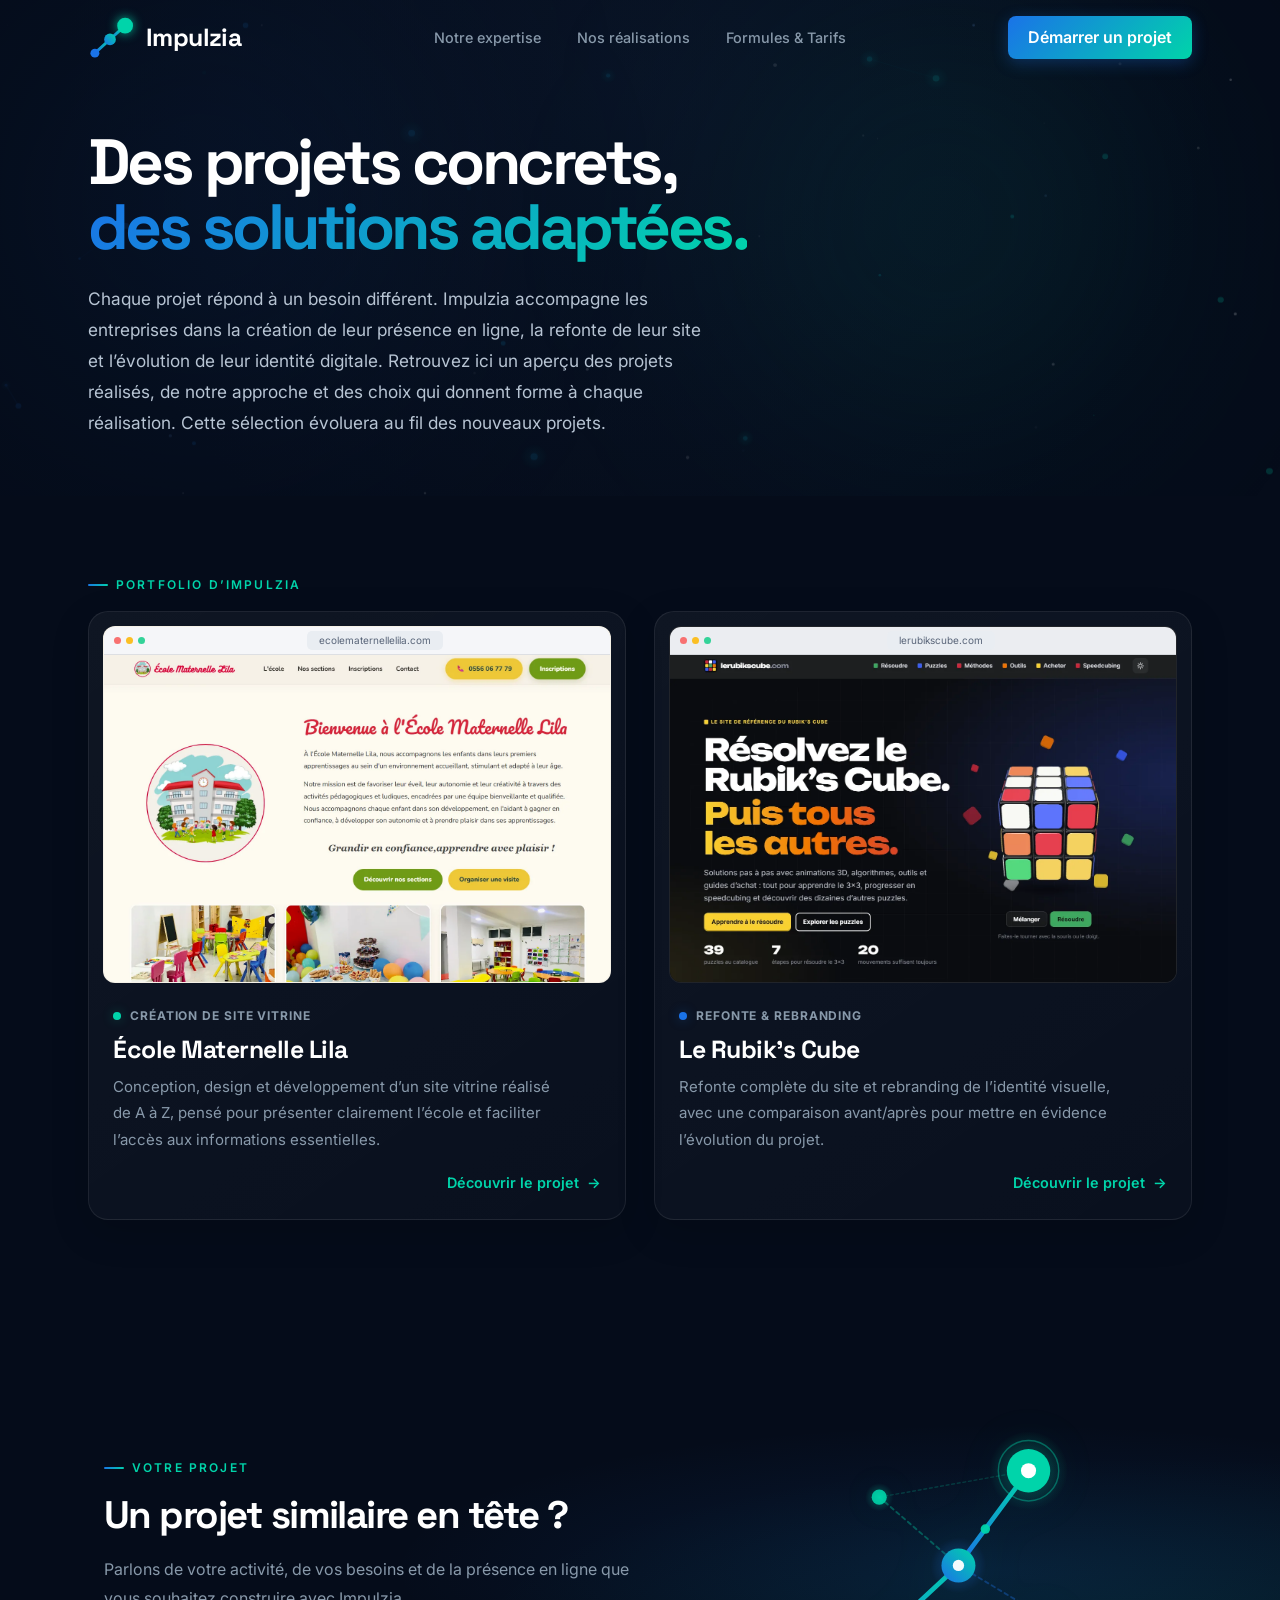
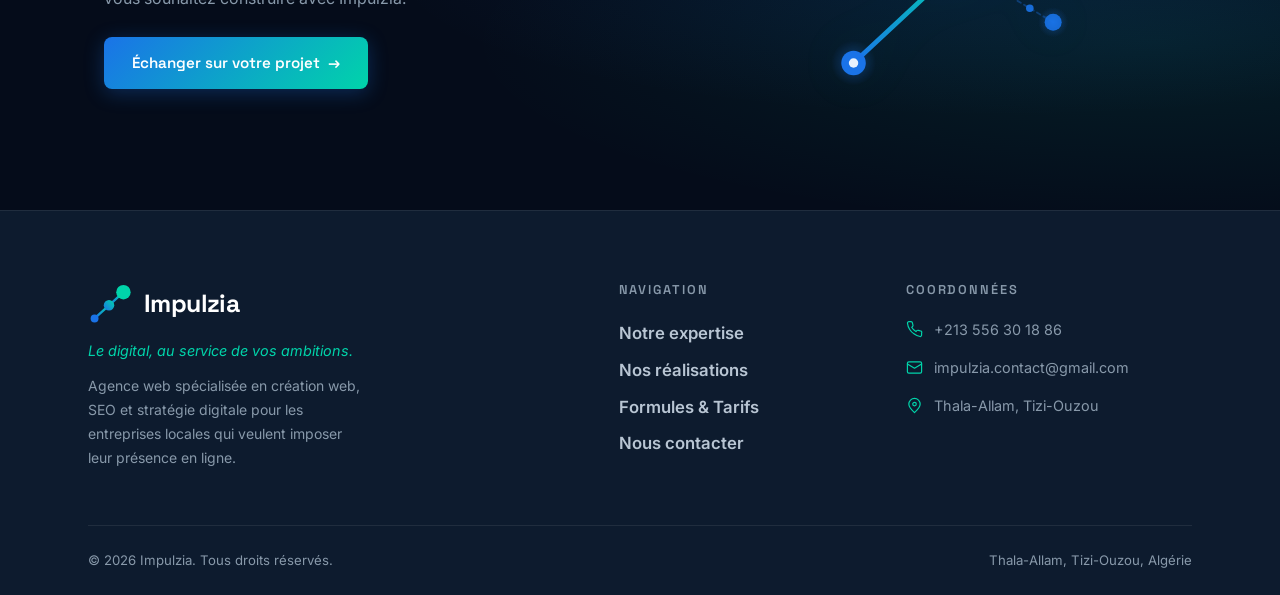
==== realisations/index.html @ a40d098c "Pages réalisations" ====
<!DOCTYPE html><html lang="fr"><head><meta charset="UTF-8"><meta name="viewport" content="width=device-width, initial-scale=1.0"><title>Réalisations | Impulzia</title><meta name="description" content="Découvrez les réalisations Impulzia : création de site vitrine, refonte web et rebranding."><link rel="preconnect" href="https://fonts.googleapis.com"><link rel="preconnect" href="https://fonts.gstatic.com" crossorigin><link href="https://fonts.googleapis.com/css2?family=Space+Grotesk:wght@400;500;600;700&family=Inter:wght@300;400;500;600&display=swap" rel="stylesheet"><link rel="icon" type="image/svg+xml" href="../favicon.svg"><link rel="stylesheet" href="../css/style.css"></head><body class="case-detail"><nav id="navbar" role="navigation" aria-label="Navigation principale">
    <div class="container nav-inner">

      <a href="../index.html#accueil" class="nav-logo" aria-label="Impulzia — Retour à l'accueil">
        <svg width="44" height="44" viewBox="0 0 64 64" overflow="visible" aria-hidden="true" class="nav-logo-svg">
          <defs>
            <linearGradient id="logo-nav" x1="0%" y1="100%" x2="100%" y2="0%">
              <stop offset="0%" stop-color="#1A73E8" />
              <stop offset="100%" stop-color="#00D4AA" />
            </linearGradient>
          </defs>
          <line x1="10" y1="54" x2="32" y2="34" stroke="url(#logo-nav)" stroke-width="4" stroke-linecap="round"/>
          <line x1="32" y1="34" x2="54" y2="14" stroke="url(#logo-nav)" stroke-width="4" stroke-linecap="round"/>
          <circle cx="10" cy="54" r="6.5" fill="#1A73E8"/>
          <circle cx="32" cy="34" r="8.5" fill="url(#logo-nav)"/>
          <circle cx="54" cy="14" r="11.5" fill="#00D4AA" style="filter: drop-shadow(0 0 8px rgba(0,212,170,0.85));"/>
        </svg>
        <span class="nav-wordmark">Impulzia</span>
      </a>

      <ul class="nav-links" id="nav-links" role="list">
        <li><a href="../index.html#services">Notre expertise</a></li>
        <li><a href="../realisations/index.html">Nos réalisations</a></li>
        <li><a href="../index.html#tarifs">Formules &amp; Tarifs</a></li>
      </ul>

      <a href="../index.html#contact" class="nav-cta">Démarrer un projet</a>

      <button class="nav-burger" id="nav-burger" aria-label="Ouvrir le menu" aria-expanded="false" aria-controls="nav-links">
        <span></span><span></span><span></span>
      </button>

    </div>
  </nav><main><section class="case-hero portfolio-list-hero"><canvas id="particle-canvas" aria-hidden="true"></canvas><div class="hero-glow hero-glow--blue" aria-hidden="true"></div><div class="hero-glow hero-glow--teal" aria-hidden="true"></div><div class="container"><h1 class="case-title">Des projets concrets,<br><span class="gradient-text">des solutions adaptées.</span></h1><p class="case-intro">Chaque projet répond à un besoin différent. Impulzia accompagne les entreprises dans la création de leur présence en ligne, la refonte de leur site et l’évolution de leur identité digitale. Retrouvez ici un aperçu des projets réalisés, de notre approche et des choix qui donnent forme à chaque réalisation. Cette sélection évoluera au fil des nouveaux projets.</p></div></section><section class="case-content portfolio-list-content"><div class="container"><div class="portfolio-list-heading"><span class="section-tag">Portfolio d’Impulzia</span></div><div class="portfolio-grid"><article class="portfolio-card"><a class="portfolio-preview" href="ecole-maternelle-lila.html"><div class="portfolio-browser-bar"><span></span><span></span><span></span><div class="portfolio-address">ecolematernellelila.com</div></div><img src="../assets/realisations/lila/accueil-desktop.webp" alt="Site de l’École Maternelle Lila" loading="lazy"><span class="portfolio-preview-cta">Découvrir <span>→</span></span></a><div class="portfolio-card-content"><div class="portfolio-card-meta"><span class="portfolio-type-dot"></span>Création de site vitrine</div><h2 class="portfolio-card-title">École Maternelle Lila</h2><p class="portfolio-card-desc">Conception, design et développement d’un site vitrine réalisé de A à Z, pensé pour présenter clairement l’école et faciliter l’accès aux informations essentielles.</p><div class="case-card-actions"><a class="case-card-detail" href="ecole-maternelle-lila.html">Découvrir le projet <span aria-hidden="true">→</span></a></div></div></article><article class="portfolio-card"><a class="portfolio-preview portfolio-preview--dark" href="le-rubiks-cube.html"><div class="portfolio-browser-bar"><span></span><span></span><span></span><div class="portfolio-address">lerubikscube.com</div></div><img src="../assets/realisations/rubik/accueil-apres.webp" alt="Nouvelle version du site Le Rubik's Cube" loading="lazy"><span class="portfolio-preview-cta">Découvrir <span>→</span></span></a><div class="portfolio-card-content"><div class="portfolio-card-meta"><span class="portfolio-type-dot portfolio-type-dot--blue"></span>Refonte & rebranding</div><h2 class="portfolio-card-title">Le Rubik's Cube</h2><p class="portfolio-card-desc">Refonte complète du site et rebranding de l’identité visuelle, avec une comparaison avant/après pour mettre en évidence l’évolution du projet.</p><div class="case-card-actions"><a class="case-card-detail" href="le-rubiks-cube.html">Découvrir le projet <span aria-hidden="true">→</span></a></div></div></article></div></div></section></main><section class="case-cta portfolio-cta"><div class="container portfolio-cta-inner"><div class="portfolio-cta-copy"><span class="section-tag">Votre projet</span><h2 class="case-h2">Un projet similaire en tête&nbsp;?</h2><p>Parlons de votre activité, de vos besoins et de la présence en ligne que vous souhaitez construire avec Impulzia.</p><a class="btn btn--primary" href="../index.html#contact">Échanger sur votre projet <span class="btn-arrow" aria-hidden="true">→</span></a></div><div class="portfolio-cta-visual" aria-hidden="true"><div class="hero-logo-mark"><svg class="hero-svg neural-articulated-svg" id="neural-svg" viewBox="0 0 360 360" fill="none" overflow="visible">
            <defs>
              <linearGradient id="neural-grad" x1="0%" y1="100%" x2="100%" y2="0%">
                <stop offset="0%" stop-color="#1A73E8"/>
                <stop offset="100%" stop-color="#00D4AA"/>
              </linearGradient>
              <radialGradient id="node-glow-teal" cx="50%" cy="50%" r="50%">
                <stop offset="0%" stop-color="#00D4AA" stop-opacity="0.85"/>
                <stop offset="45%" stop-color="#00D4AA" stop-opacity="0.2"/>
                <stop offset="100%" stop-color="#00D4AA" stop-opacity="0"/>
              </radialGradient>
              <radialGradient id="node-glow-blue" cx="50%" cy="50%" r="50%">
                <stop offset="0%" stop-color="#1A73E8" stop-opacity="0.85"/>
                <stop offset="45%" stop-color="#1A73E8" stop-opacity="0.2"/>
                <stop offset="100%" stop-color="#1A73E8" stop-opacity="0"/>
              </radialGradient>
            </defs>

            <!-- Articulated Synaptic Links -->
            <g class="neural-links">
              <!-- Secondary branches -->
              <line id="link-d-b" x1="285" y1="230" x2="180" y2="180" stroke="rgba(26,115,232,0.35)" stroke-width="2" stroke-dasharray="4 4" stroke-linecap="round"/>
              <line id="link-e-b" x1="95" y1="100" x2="180" y2="180" stroke="rgba(0,212,170,0.35)" stroke-width="2" stroke-dasharray="4 4" stroke-linecap="round"/>
              <line id="link-e-c" x1="95" y1="100" x2="270" y2="80" stroke="rgba(0,212,170,0.2)" stroke-width="1.5" stroke-dasharray="3 3" stroke-linecap="round"/>
              
              <!-- Primary trajectory links (Impulzia Logo backbone) -->
              <line id="link-a-b" x1="75" y1="285" x2="180" y2="180" stroke="url(#neural-grad)" stroke-width="5" stroke-linecap="round"/>
              <line id="link-b-c" x1="180" y1="180" x2="270" y2="80" stroke="url(#neural-grad)" stroke-width="5" stroke-linecap="round"/>
            </g>

            <!-- Synaptic light pulses -->
            <circle id="pulse-1" r="5" fill="#00D4AA" opacity="0.95"/>
            <circle id="pulse-2" r="4" fill="#1A73E8" opacity="0.9"/>

            <!-- Concentric pulse ring around apex node -->
            <circle id="ripple-c-ring" cx="270" cy="80" r="32" stroke="#00D4AA" stroke-width="1.5" stroke-opacity="0.4" fill="none" class="neural-pulse-ring"/>

            <!-- Satellite Nodes (Articulated Synapses) -->
            <g id="node-d" class="neural-node">
              <circle cx="285" cy="230" r="16" fill="url(#node-glow-blue)"/>
              <circle cx="285" cy="230" r="9" fill="#1A73E8" opacity="0.9"/>
            </g>
            <g id="node-e" class="neural-node">
              <circle cx="95" cy="100" r="15" fill="url(#node-glow-teal)"/>
              <circle cx="95" cy="100" r="8" fill="#00D4AA" opacity="0.9"/>
            </g>

            <!-- Primary 3 Impulzia Nodes -->
            <!-- Node A (Impulse base) -->
            <g id="node-a" class="neural-node">
              <circle cx="75" cy="285" r="24" fill="url(#node-glow-blue)"/>
              <circle cx="75" cy="285" r="13" fill="#1A73E8"/>
              <circle cx="75" cy="285" r="5" fill="#FFFFFF" opacity="0.9"/>
            </g>

            <!-- Node B (Core joint) -->
            <g id="node-b" class="neural-node">
              <circle cx="180" cy="180" r="30" fill="url(#node-glow-blue)"/>
              <circle cx="180" cy="180" r="18" fill="url(#neural-grad)"/>
              <circle cx="180" cy="180" r="6" fill="#FFFFFF" opacity="0.95"/>
            </g>

            <!-- Node C (Signal apex) -->
            <g id="node-c" class="neural-node">
              <circle cx="270" cy="80" r="42" fill="url(#node-glow-teal)"/>
              <circle cx="270" cy="80" r="23" fill="#00D4AA"/>
              <circle cx="270" cy="80" r="8" fill="#FFFFFF"/>
            </g>
          </svg></div></div></div></section><footer class="footer" role="contentinfo">
    <div class="container">
      <div class="footer-grid">

        <div class="footer-brand">
          <a href="../index.html#accueil" class="nav-logo footer-logo" aria-label="Impulzia — Retour en haut">
            <svg width="42" height="42" viewBox="0 0 64 64" overflow="visible" aria-hidden="true">
              <defs>
                <linearGradient id="logo-footer" x1="0%" y1="100%" x2="100%" y2="0%">
                  <stop offset="0%" stop-color="#1A73E8"/>
                  <stop offset="100%" stop-color="#00D4AA"/>
                </linearGradient>
              </defs>
              <line x1="10" y1="54" x2="32" y2="34" stroke="url(#logo-footer)" stroke-width="3.5" stroke-linecap="round"/>
              <line x1="32" y1="34" x2="54" y2="14" stroke="url(#logo-footer)" stroke-width="3.5" stroke-linecap="round"/>
              <circle cx="10" cy="54" r="6"  fill="#1A73E8"/>
              <circle cx="32" cy="34" r="8"  fill="url(#logo-footer)"/>
              <circle cx="54" cy="14" r="11" fill="#00D4AA"/>
            </svg>
            <span class="nav-wordmark">Impulzia</span>
          </a>
          <p class="footer-tagline">Le digital, au service de vos ambitions.</p>
          <p class="footer-desc">Agence web spécialisée en création web, SEO et stratégie digitale pour les entreprises locales qui veulent imposer leur présence en ligne.</p>
        </div>

        <nav class="footer-links footer-main-links" aria-label="Navigation">
          <h2 class="footer-heading">Navigation</h2>
          <ul role="list">
            <li><a href="../index.html#services">Notre expertise</a></li>
            <li><a href="../realisations/index.html">Nos réalisations</a></li>
            <li><a href="../index.html#tarifs">Formules &amp; Tarifs</a></li>
            <li><a href="../index.html#contact">Nous contacter</a></li>
          </ul>
        </nav>

        <div class="footer-contact">
          <h2 class="footer-heading">Coordonnées</h2>
          <ul role="list">
            <li><svg viewBox="0 0 24 24" aria-hidden="true"><path d="M22 16.92v3a2 2 0 0 1-2.18 2A19.8 19.8 0 0 1 11.19 18a19.5 19.5 0 0 1-6-6A19.8 19.8 0 0 1 2.09 3.18 2 2 0 0 1 4.08 1h3a2 2 0 0 1 2 1.72c.12.96.35 1.9.69 2.8a2 2 0 0 1-.45 2.11L8.05 8.91a16 16 0 0 0 6 6l1.27-1.27a2 2 0 0 1 2.11-.45c.9.34 1.84.57 2.8.69A2 2 0 0 1 22 16.92z"/></svg><a href="tel:+213556301886">+213 556 30 18 86</a></li>
            <li><svg viewBox="0 0 24 24" aria-hidden="true"><rect x="2" y="4" width="20" height="16" rx="2"/><path d="m22 7-10 6L2 7"/></svg><a href="mailto:impulzia.contact@gmail.com">impulzia.contact@gmail.com</a></li>
            <li><svg viewBox="0 0 24 24" aria-hidden="true"><path d="M20 10c0 5-8 12-8 12S4 15 4 10a8 8 0 1 1 16 0Z"/><circle cx="12" cy="10" r="2.5"/></svg><span>Thala-Allam, Tizi-Ouzou</span></li>
          </ul>
        </div>

      </div>

      <div class="footer-bottom">
        <p>© 2026 Impulzia. Tous droits réservés.</p>
        <p>Thala-Allam, Tizi-Ouzou, Algérie</p>
      </div>
    </div>
  </footer><script src="../js/main.js"></script></body></html>
---- css/style.css ----
/* ═══════════════════════════════════════════════
   IMPULZIA — Stylesheet v1.0
   Stack: Vanilla CSS · Dark mode · Premium
   ═══════════════════════════════════════════════ */

/* ── RESET ─────────────────────────────────── */
*, *::before, *::after { box-sizing: border-box; margin: 0; padding: 0; }
html { scroll-behavior: smooth; scroll-padding-top: 80px; font-size: 16px; }
img, svg { display: block; max-width: 100%; }
button, input, textarea, select { font: inherit; }
a { text-decoration: none; color: inherit; }
ul { list-style: none; }

/* ── CSS VARIABLES ──────────────────────────── */
:root {
  /* Colors */
  --abyss:   #050C1A;
  --void:    #0D1B2E;
  --impulse: #1A73E8;
  --signal:  #00D4AA;
  --clarity: #FFFFFF;
  --muted:   #8899AA;
  --subtle:  rgba(255, 255, 255, 0.05);
  --border:  rgba(255, 255, 255, 0.08);

  /* Gradient */
  --grad: linear-gradient(135deg, #1A73E8 0%, #00D4AA 100%);
  --grad-text: linear-gradient(135deg, #1A73E8 0%, #00D4AA 100%);

  /* Typography */
  --font-head: 'Space Grotesk', sans-serif;
  --font-body: 'Inter', sans-serif;

  /* Spacing */
  --section-pad: 100px;
  --nav-h: 76px;

  /* Radius */
  --radius:    12px;
  --radius-lg: 20px;
  --radius-xl: 28px;

  /* Transitions */
  --ease: cubic-bezier(0.4, 0, 0.2, 1);
  --transition: 0.3s var(--ease);

  /* Shadows */
  --glow-blue: 0 0 40px rgba(26, 115, 232, 0.25);
  --glow-teal: 0 0 40px rgba(0, 212, 170, 0.25);
  --shadow-card: 0 4px 32px rgba(0, 0, 0, 0.4);
}

/* ── BASE ───────────────────────────────────── */
body {
  background-color: var(--abyss);
  color: var(--clarity);
  font-family: var(--font-body);
  font-size: 1rem;
  line-height: 1.6;
  -webkit-font-smoothing: antialiased;
  overflow-x: hidden;
}

/* ── TYPOGRAPHY ─────────────────────────────── */
h1, h2, h3, h4, h5, h6 {
  font-family: var(--font-head);
  font-weight: 700;
  line-height: 1.15;
  letter-spacing: -0.02em;
}

.gradient-text {
  background: var(--grad-text);
  -webkit-background-clip: text;
  -webkit-text-fill-color: transparent;
  background-clip: text;
}

/* ── LAYOUT ─────────────────────────────────── */
.container {
  max-width: 1160px;
  margin: 0 auto;
  padding: 0 28px;
}

.section {
  padding: var(--section-pad) 0;
}
.section--void  { background-color: var(--void); }
.section--abyss { background-color: var(--abyss); }

/* Formules : fond animé inspiré du hero pour distinguer la section des réalisations */
.pricing-section--animated {
  position: relative;
  isolation: isolate;
  overflow: hidden;
  background: radial-gradient(circle at 50% 15%, #0B172B 0%, #050C1A 75%);
}
/* Shared animated background for expertise, about/testimonials and contact.
   Reuses the exact same navy base and drifting blue/teal glows as the pricing section. */
.section--animated-bg {
  position: relative;
  isolation: isolate;
  overflow: hidden;
  background: radial-gradient(circle at 50% 15%, #0B172B 0%, #050C1A 75%);
}
.section--animated-bg > .container { position: relative; z-index: 1; }
.section--animated-bg > .pricing-glow { z-index: 0; }
.section--animated-bg .pricing-glow--blue {
  width: min(600px, 75vw);
  height: min(600px, 75vw);
  top: -160px;
  left: -140px;
  background: radial-gradient(circle, rgba(26, 115, 232, 0.2) 0%, transparent 70%);
  animation: pricing-glow-drift-blue 18s ease-in-out infinite alternate;
}
.section--animated-bg .pricing-glow--teal {
  width: min(550px, 70vw);
  height: min(550px, 70vw);
  right: -80px;
  bottom: -120px;
  background: radial-gradient(circle, rgba(0, 212, 170, 0.17) 0%, transparent 70%);
  animation: pricing-glow-drift-teal 22s ease-in-out infinite alternate;
}
.section--animated-bg .container { position: relative; z-index: 1; }
@media (prefers-reduced-motion: reduce) {
  .section--animated-bg .pricing-glow--blue,
  .section--animated-bg .pricing-glow--teal { animation: none; }
}

.pricing-section-inner { position: relative; z-index: 1; }
.pricing-glow {
  position: absolute;
  z-index: 0;
  border-radius: 50%;
  filter: blur(105px);
  pointer-events: none;
  will-change: transform;
}
.pricing-glow--blue {
  width: min(600px, 75vw);
  height: min(600px, 75vw);
  top: -160px;
  left: -140px;
  background: radial-gradient(circle, rgba(26, 115, 232, 0.2) 0%, transparent 70%);
  animation: pricing-glow-drift-blue 18s ease-in-out infinite alternate;
}
.pricing-glow--teal {
  width: min(550px, 70vw);
  height: min(550px, 70vw);
  right: -80px;
  bottom: -120px;
  background: radial-gradient(circle, rgba(0, 212, 170, 0.17) 0%, transparent 70%);
  animation: pricing-glow-drift-teal 22s ease-in-out infinite alternate;
}
@keyframes pricing-glow-drift-blue {
  from { transform: translate3d(0, 0, 0) scale(1); }
  to { transform: translate3d(90px, 70px, 0) scale(1.12); }
}
@keyframes pricing-glow-drift-teal {
  from { transform: translate3d(0, 0, 0) scale(1); }
  to { transform: translate3d(-80px, -65px, 0) scale(1.1); }
}
@media (prefers-reduced-motion: reduce) {
  .pricing-glow--blue, .pricing-glow--teal { animation: none; }
}

/* ── SECTION HEADER ─────────────────────────── */
.section-header {
  text-align: center;
  margin-bottom: 64px;
}
.section-tag {
  display: inline-flex;
  align-items: center;
  gap: 8px;
  font-size: 12px;
  font-weight: 600;
  letter-spacing: 0.18em;
  text-transform: uppercase;
  color: var(--signal);
  margin-bottom: 16px;
}
.section-tag::before {
  content: '';
  display: inline-block;
  width: 20px;
  height: 2px;
  background: var(--grad);
  border-radius: 2px;
}
.section-title {
  font-size: clamp(2rem, 3.5vw, 2.75rem);
  margin-bottom: 16px;
}
/* Titre de la section expertises : reprend le gradient du titre principal. */
.services-title {
  max-width: 820px;
  margin-left: auto;
  margin-right: auto;
  letter-spacing: -0.035em;
}
.section-desc {
  font-size: 1.1rem;
  color: var(--muted);
  max-width: 540px;
  margin: 0 auto;
}

/* ── PORTFOLIO / RÉALISATIONS ───────────────── */
.portfolio-section { position: relative; overflow: hidden; }
.portfolio-header { max-width: 760px; margin-left: auto; margin-right: auto; margin-bottom: 52px; }
.portfolio-header .section-tag { margin-bottom: 18px; }
.portfolio-title { letter-spacing: -0.04em; }
.portfolio-header .section-desc { margin-top: 8px; }
.portfolio-grid { display: grid; grid-template-columns: repeat(2, minmax(0, 1fr)); gap: 28px; align-items: stretch; }
.portfolio-card { min-width: 0; overflow: hidden; border: 1px solid var(--border); border-radius: var(--radius-lg); background: linear-gradient(145deg, rgba(255,255,255,.045), rgba(255,255,255,.018)); box-shadow: 0 12px 38px rgba(0,0,0,.16); transition: transform var(--transition), border-color var(--transition), box-shadow var(--transition); }
.portfolio-card:hover { transform: translateY(-5px); border-color: rgba(0,212,170,.32); box-shadow: 0 18px 44px rgba(0,0,0,.25); }
.portfolio-preview { display: block; position: relative; overflow: hidden; margin: 14px 14px 0; border: 1px solid rgba(255,255,255,.1); border-radius: 12px; background: #f4efe4; aspect-ratio: 1.42 / 1; }
.portfolio-preview--dark { background: #080b12; }
.portfolio-browser-bar { position: absolute; z-index: 2; inset: 0 0 auto; height: 28px; display: flex; align-items: center; gap: 5px; padding: 0 10px; background: rgba(245,247,250,.96); border-bottom: 1px solid rgba(10,20,35,.1); }
.portfolio-browser-bar > span { width: 7px; height: 7px; border-radius: 50%; background: #f87171; }
.portfolio-browser-bar > span:nth-child(2) { background: #fbbf24; }
.portfolio-browser-bar > span:nth-child(3) { background: #34d399; }
.portfolio-address { min-width: 0; max-width: 70%; overflow: hidden; text-overflow: ellipsis; white-space: nowrap; margin: 0 auto; padding: 3px 12px; border-radius: 5px; color: #596579; background: #e9edf2; font-size: 9px; line-height: 1.3; }
.portfolio-preview img { width: 100%; height: calc(100% - 28px); margin-top: 28px; object-fit: cover; object-position: top center; transition: transform .55s var(--ease); }
.portfolio-preview:hover img { transform: scale(1.025); }
.portfolio-preview-cta { position: absolute; right: 12px; bottom: 12px; display: inline-flex; align-items: center; gap: 8px; padding: 8px 12px; border-radius: 8px; background: rgba(5,12,26,.88); border: 1px solid rgba(255,255,255,.18); color: #fff; font-size: .78rem; font-weight: 600; opacity: 0; transform: translateY(4px); transition: opacity var(--transition), transform var(--transition); }
.portfolio-preview:hover .portfolio-preview-cta, .portfolio-preview:focus-visible .portfolio-preview-cta { opacity: 1; transform: translateY(0); }
.portfolio-card-content { padding: 23px 24px 25px; }
.portfolio-card-meta { display: flex; align-items: center; gap: 9px; margin-bottom: 10px; color: var(--muted); font-size: .75rem; font-weight: 700; letter-spacing: .075em; text-transform: uppercase; }
.portfolio-type-dot { width: 8px; height: 8px; flex: 0 0 8px; border-radius: 50%; background: var(--signal); box-shadow: 0 0 12px rgba(0,212,170,.3); }
.portfolio-type-dot--blue { background: var(--impulse); box-shadow: 0 0 12px rgba(26,115,232,.35); }
.portfolio-card-title { margin-bottom: 10px; font-size: clamp(1.25rem, 2vw, 1.55rem); }
.portfolio-card-desc { max-width: 50ch; color: var(--muted); font-size: .94rem; line-height: 1.75; }
.portfolio-link { display: inline-flex; align-items: center; gap: 8px; margin-top: 18px; color: var(--signal); font-weight: 600; font-size: .9rem; transition: gap var(--transition), color var(--transition); }
.portfolio-link:hover { gap: 12px; color: #fff; }
.portfolio-preview:focus-visible, .portfolio-link:focus-visible { outline: 2px solid var(--signal); outline-offset: 4px; }

/* ── BUTTONS ────────────────────────────────── */
.btn {
  display: inline-flex;
  align-items: center;
  gap: 8px;
  padding: 14px 28px;
  border-radius: 8px;
  font-family: var(--font-head);
  font-weight: 600;
  font-size: 0.95rem;
  cursor: pointer;
  transition: var(--transition);
  border: none;
  white-space: nowrap;
}
.btn--primary {
  background: var(--grad);
  color: var(--clarity);
  box-shadow: 0 4px 20px rgba(26, 115, 232, 0.3);
}
.btn--primary:hover {
  transform: translateY(-2px);
  box-shadow: 0 8px 30px rgba(26, 115, 232, 0.45);
  filter: brightness(1.08);
}
.btn--ghost {
  background: transparent;
  color: var(--clarity);
  border: 1px solid var(--border);
}
.btn--ghost:hover {
  border-color: rgba(255,255,255,0.2);
  background: var(--subtle);
  transform: translateY(-2px);
}
.btn--full { width: 100%; justify-content: center; }
.btn--sm { padding: 10px 20px; font-size: 0.875rem; }
.btn-arrow {
  transition: transform var(--transition);
  display: inline-block;
}
.btn:hover .btn-arrow { transform: translateX(4px); }

/* ── TAGS ───────────────────────────────────── */
.tag {
  display: inline-block;
  padding: 4px 12px;
  border-radius: 100px;
  font-size: 12px;
  font-weight: 500;
  background: rgba(26, 115, 232, 0.12);
  color: var(--signal);
  border: 1px solid rgba(0, 212, 170, 0.2);
}

/* ════════════════════════════════════════════════
   NAVBAR
   ════════════════════════════════════════════════ */
#navbar {
  position: fixed;
  top: 0;
  left: 0;
  right: 0;
  z-index: 1000;
  height: var(--nav-h);
  display: flex;
  align-items: center;
  transition: background var(--transition), box-shadow var(--transition), border-color var(--transition);
  border-bottom: 1px solid transparent;
}
#navbar.scrolled {
  background: rgba(5, 12, 26, 0.85);
  backdrop-filter: blur(20px);
  -webkit-backdrop-filter: blur(20px);
  border-bottom-color: var(--border);
  box-shadow: 0 4px 32px rgba(0,0,0,0.3);
}
.nav-inner {
  display: flex;
  align-items: center;
  justify-content: space-between;
  width: 100%;
}
.nav-logo {
  display: flex;
  align-items: center;
  gap: 14px;
  text-decoration: none;
  transition: transform var(--transition);
}
.nav-logo:hover {
  transform: translateY(-1px);
}
.nav-logo-svg {
  transition: transform var(--transition), filter var(--transition);
}
.nav-logo:hover .nav-logo-svg {
  transform: scale(1.06);
  filter: drop-shadow(0 0 10px rgba(0, 212, 170, 0.9));
}
.nav-wordmark {
  font-family: var(--font-head);
  font-weight: 700;
  font-size: 1.55rem;
  color: var(--clarity);
  letter-spacing: -0.025em;
}
.nav-links {
  display: flex;
  align-items: center;
  gap: 8px;
}
.nav-links li a {
  padding: 8px 14px;
  font-size: 0.9rem;
  font-weight: 500;
  color: var(--muted);
  border-radius: 6px;
  transition: var(--transition);
}
.nav-links li a:hover { color: var(--clarity); background: var(--subtle); }
.nav-links li a.active { color: var(--clarity); }
.nav-cta {
  background: var(--grad) !important;
  color: var(--clarity) !important;
  padding: 9px 20px !important;
  border-radius: 8px !important;
  font-weight: 600 !important;
  box-shadow: 0 4px 16px rgba(26,115,232,0.3);
  transition: var(--transition) !important;
}
.nav-cta:hover {
  transform: translateY(-1px);
  box-shadow: 0 6px 24px rgba(26,115,232,0.45) !important;
  filter: brightness(1.08);
}
.nav-burger {
  display: none;
  flex-direction: column;
  gap: 5px;
  background: transparent;
  border: none;
  cursor: pointer;
  padding: 4px;
}
.nav-burger span {
  display: block;
  width: 24px;
  height: 2px;
  background: var(--clarity);
  border-radius: 2px;
  transition: var(--transition);
}
.nav-burger.open span:nth-child(1) { transform: translateY(7px) rotate(45deg); }
.nav-burger.open span:nth-child(2) { opacity: 0; }
.nav-burger.open span:nth-child(3) { transform: translateY(-7px) rotate(-45deg); }

/* ════════════════════════════════════════════════
   HERO
   ════════════════════════════════════════════════ */
.hero {
  position: relative;
  min-height: 100vh;
  display: flex;
  align-items: flex-start;
  padding-top: calc(var(--nav-h) + 18px);
  overflow: hidden;
  background: radial-gradient(circle at 50% 15%, #0B172B 0%, #050C1A 75%);
}
#particle-canvas {
  position: absolute;
  inset: 0;
  width: 100%;
  height: 100%;
  z-index: 0;
  opacity: 0.95;
}
.hero-glow {
  position: absolute;
  border-radius: 50%;
  filter: blur(120px);
  z-index: 0;
  pointer-events: none;
}
.hero-glow--blue {
  width: 600px;
  height: 600px;
  background: radial-gradient(circle, rgba(26, 115, 232, 0.18) 0%, transparent 70%);
  top: -100px;
  left: -100px;
}
.hero-glow--teal {
  width: 550px;
  height: 550px;
  background: radial-gradient(circle, rgba(0, 212, 170, 0.15) 0%, transparent 70%);
  bottom: 0;
  right: 5%;
}
/* Contact uses the exact same animated background layers as the Hero. */
.section--contact-hero-bg {
  position: relative;
  isolation: isolate;
  overflow: hidden;
  background: radial-gradient(circle at 50% 15%, #0B172B 0%, #050C1A 75%);
}
.contact-particle-canvas {
  position: absolute;
  inset: 0;
  width: 100%;
  height: 100%;
  z-index: 0;
  opacity: 0.95;
  pointer-events: none;
}
.section--contact-hero-bg > .container {
  position: relative;
  z-index: 1;
}
.section--contact-hero-bg .hero-glow { z-index: 0; }
@media (prefers-reduced-motion: reduce) {
  .section--contact-hero-bg .contact-particle-canvas { opacity: 0.35; }
}

.hero-inner {
  position: relative;
  z-index: 1;
  display: grid;
  grid-template-columns: 1fr 1fr;
  gap: 64px;
  align-items: center;
  padding-top: 8px;
  padding-bottom: 70px;
}
.hero-badge {
  display: inline-flex;
  align-items: center;
  gap: 10px;
  padding: 8px 18px;
  border-radius: 100px;
  border: 1px solid rgba(0, 212, 170, 0.3);
  background: rgba(0, 212, 170, 0.08);
  font-size: 13px;
  font-weight: 500;
  color: var(--signal);
  margin-bottom: 20px;
  backdrop-filter: blur(8px);
}
.badge-dot {
  width: 7px;
  height: 7px;
  border-radius: 50%;
  background: var(--signal);
  box-shadow: 0 0 8px var(--signal);
  animation: pulse-dot 2s infinite;
}
@keyframes pulse-dot {
  0%, 100% { opacity: 1; transform: scale(1); }
  50% { opacity: 0.6; transform: scale(0.8); }
}
.hero-title {
  font-size: clamp(2.6rem, 4.5vw, 3.8rem);
  margin-bottom: 24px;
  letter-spacing: -0.03em;
}
.hero-desc {
  font-size: 1.15rem;
  color: var(--muted);
  line-height: 1.75;
  margin-bottom: 36px;
  max-width: 480px;
}
.hero-actions {
  display: flex;
  gap: 16px;
  flex-wrap: wrap;
  margin-bottom: 52px;
}
.hero-stats {
  display: flex;
  align-items: center;
  gap: 32px;
}
.stat {
  display: flex;
  flex-direction: column;
}
.stat-number {
  font-family: var(--font-head);
  font-size: 2rem;
  font-weight: 700;
  background: var(--grad);
  -webkit-background-clip: text;
  -webkit-text-fill-color: transparent;
  background-clip: text;
  line-height: 1;
}
.stat-plus {
  font-family: var(--font-head);
  font-size: 1.4rem;
  font-weight: 700;
  background: var(--grad);
  -webkit-background-clip: text;
  -webkit-text-fill-color: transparent;
  background-clip: text;
  display: inline;
}
.stat-label {
  font-size: 12px;
  color: var(--muted);
  margin-top: 4px;
  letter-spacing: 0.02em;
}
.stat-divider {
  width: 1px;
  height: 40px;
  background: var(--border);
}

/* Hero Visual */
.hero-visual {
  display: flex;
  justify-content: center;
  align-items: center;
}
.hero-logo-mark {
  position: relative;
  width: 100%;
  max-width: 440px;
}
.hero-svg {
  width: 100%;
  height: auto;
  overflow: visible;
  filter: drop-shadow(0 0 30px rgba(0, 212, 170, 0.25));
}
.neural-pulse-ring {
  transform-origin: 270px 80px;
  animation: pulse-ring-anim 2.8s cubic-bezier(0.2, 0.8, 0.2, 1) infinite;
}
@keyframes pulse-ring-anim {
  0% { transform: scale(0.7); opacity: 0.9; }
  60% { transform: scale(1.35); opacity: 0.2; }
  100% { transform: scale(1.6); opacity: 0; }
}
.float-card {
  position: absolute;
  display: flex;
  align-items: center;
  gap: 12px;
  padding: 13px 18px;
  border-radius: var(--radius);
  background: rgba(13, 27, 46, 0.92);
  border: 1px solid rgba(255, 255, 255, 0.1);
  backdrop-filter: blur(14px);
  -webkit-backdrop-filter: blur(14px);
  box-shadow: 0 10px 32px rgba(0, 0, 0, 0.45);
  white-space: nowrap;
  text-decoration: none;
  transition: transform 0.3s cubic-bezier(0.34, 1.56, 0.64, 1), border-color 0.3s ease, box-shadow 0.3s ease;
  z-index: 2;
}
.float-card:hover {
  border-color: rgba(0, 212, 170, 0.5);
  box-shadow: 0 12px 36px rgba(0, 212, 170, 0.22);
}
.card-ext-icon {
  display: inline-block;
  font-size: 0.75rem;
  color: var(--signal);
  margin-left: 3px;
  transition: transform 0.2s ease;
}
.float-card:hover .card-ext-icon {
  transform: translate(2px, -2px);
}
.float-card-icon { font-size: 1.4rem; }
.float-card-title {
  font-family: var(--font-head);
  font-weight: 600;
  font-size: 0.88rem;
  color: var(--clarity);
}
.float-card-sub {
  font-size: 0.78rem;
  color: var(--muted);
  display: flex;
  align-items: center;
}
.float-card--1 {
  top: 6%;
  left: -8%;
  animation: float-card1 5.5s ease-in-out infinite;
}
.float-card--2 {
  bottom: 6%;
  right: -8%;
  animation: float-card2 6s 1.2s ease-in-out infinite;
}
@keyframes float-card1 {
  0%, 100% { transform: translateY(0) rotate(-1deg); }
  50% { transform: translateY(-8px) rotate(1deg); }
}
@keyframes float-card2 {
  0%, 100% { transform: translateY(0) rotate(1deg); }
  50% { transform: translateY(-10px) rotate(-1deg); }
}

/* Scroll hint */
.hero-scroll-hint {
  position: absolute;
  bottom: 36px;
  left: 50%;
  transform: translateX(-50%);
  display: flex;
  flex-direction: column;
  align-items: center;
  gap: 10px;
  font-size: 11px;
  letter-spacing: 0.15em;
  text-transform: uppercase;
  color: var(--muted);
  z-index: 1;
}
.scroll-line {
  width: 1px;
  height: 40px;
  background: linear-gradient(to bottom, var(--signal), transparent);
  animation: scroll-pulse 2s ease-in-out infinite;
}
@keyframes scroll-pulse {
  0%, 100% { opacity: 1; transform: scaleY(1); }
  50% { opacity: 0.4; transform: scaleY(0.6); }
}

/* ════════════════════════════════════════════════
   SERVICES
   ════════════════════════════════════════════════ */
.services-grid {
  display: grid;
  grid-template-columns: repeat(2, 1fr);
  gap: 28px;
}
.service-card {
  position: relative;
  padding: 40px 32px;
  border-radius: var(--radius-lg);
  background: var(--abyss);
  border: 1px solid var(--border);
  transition: var(--transition);
  overflow: hidden;
}
.service-card::before {
  content: '';
  position: absolute;
  inset: 0;
  border-radius: inherit;
  background: var(--grad);
  opacity: 0;
  transition: opacity 0.4s var(--ease);
  z-index: 0;
}
.service-card:hover {
  transform: translateY(-6px);
  border-color: rgba(0, 212, 170, 0.3);
  box-shadow: 0 20px 48px rgba(0, 0, 0, 0.4), var(--glow-teal);
}
.service-card > * { position: relative; z-index: 1; }
.service-header {
  display: flex;
  align-items: center;
  gap: 16px;
  margin-bottom: 18px;
}
.service-icon {
  width: 50px;
  height: 50px;
  border-radius: 12px;
  background: rgba(26, 115, 232, 0.1);
  border: 1px solid rgba(26, 115, 232, 0.2);
  display: flex;
  align-items: center;
  justify-content: center;
  flex-shrink: 0;
  margin-bottom: 0;
  transition: var(--transition);
}
.service-card:hover .service-icon {
  background: rgba(26, 115, 232, 0.2);
  transform: scale(1.05);
}
.service-title {
  font-size: 1.35rem;
  margin-bottom: 0;
  color: var(--clarity);
  line-height: 1.25;
}
.service-desc {
  font-size: 0.95rem;
  color: var(--muted);
  line-height: 1.75;
  margin-bottom: 24px;
}
.service-tags {
  display: flex;
  flex-wrap: wrap;
  gap: 8px;
}
.service-hover-line {
  position: absolute;
  bottom: 0;
  left: 0;
  right: 0;
  height: 2px;
  background: var(--grad);
  transform: scaleX(0);
  transform-origin: left;
  transition: transform 0.4s var(--ease);
}
.service-card:hover .service-hover-line { transform: scaleX(1); }

/* ════════════════════════════════════════════════
   PRICING
   ════════════════════════════════════════════════ */
.pricing-grid {
  display: grid;
  grid-template-columns: repeat(3, 1fr);
  gap: 24px;
  align-items: start;
  margin-bottom: 32px;
}
.pricing-card {
  position: relative;
  padding: 40px 32px;
  border-radius: var(--radius-xl);
  border: 1px solid var(--border);
  background: var(--void);
  transition: var(--transition);
}
.pricing-card:hover {
  transform: translateY(-4px);
  box-shadow: var(--shadow-card);
}
.pricing-card--featured {
  background: linear-gradient(160deg, #0D1B2E 0%, #071022 100%);
  border-color: rgba(0, 212, 170, 0.3);
  box-shadow: 0 0 0 1px rgba(0,212,170,0.15), var(--glow-teal);
  transform: translateY(-8px);
}
.pricing-card--featured:hover { transform: translateY(-14px); }
.pricing-badge {
  position: absolute;
  top: -17px;
  left: 50%;
  transform: translateX(-50%);
  background: var(--grad);
  color: var(--clarity);
  font-size: 14px;
  font-weight: 700;
  font-family: var(--font-head);
  letter-spacing: 0.08em;
  text-transform: uppercase;
  padding: 8px 24px;
  box-shadow: 0 4px 18px rgba(0, 212, 170, 0.2);
  border-radius: 100px;
  white-space: nowrap;
}
.pricing-header { margin-bottom: 32px; }
.pricing-name {
  font-size: 1.25rem;
  margin-bottom: 12px;
  color: var(--clarity);
}
.pricing-price {
  display: flex;
  align-items: flex-end;
  gap: 4px;
  margin-bottom: 10px;
}
.price-amount {
  font-family: var(--font-head);
  font-size: 2.8rem;
  font-weight: 700;
  background: var(--grad);
  -webkit-background-clip: text;
  -webkit-text-fill-color: transparent;
  background-clip: text;
  line-height: 1;
}
.price-currency {
  font-family: var(--font-head);
  font-size: 1.4rem;
  font-weight: 600;
  color: var(--signal);
  padding-bottom: 4px;
}
.pricing-price--custom .price-amount {
  font-size: 1.8rem;
}
.pricing-sub {
  font-size: 0.875rem;
  color: var(--muted);
  line-height: 1.5;
}
.pricing-features {
  margin-bottom: 32px;
  display: flex;
  flex-direction: column;
  gap: 12px;
}
.pricing-features li {
  display: flex;
  align-items: flex-start;
  gap: 10px;
  font-size: 0.93rem;
  color: #B0C4D8;
}
.feat-check {
  color: var(--signal);
  font-weight: 700;
  flex-shrink: 0;
  margin-top: 1px;
}
.pricing-note {
  text-align: center;
  font-size: 0.875rem;
  color: var(--muted);
}
.pricing-note a {
  color: var(--signal);
  text-decoration: underline;
  text-underline-offset: 3px;
}

/* ════════════════════════════════════════════════
   ABOUT
   ════════════════════════════════════════════════ */
.about-grid {
  display: grid;
  grid-template-columns: 1fr 1fr;
  gap: 80px;
  align-items: center;
}
.about-content .section-tag { display: inline-flex; margin-bottom: 16px; }
.about-text {
  font-size: 1.05rem;
  color: #B0C4D8;
  line-height: 1.8;
  margin-bottom: 16px;
}
.about-text strong { color: var(--clarity); font-weight: 600; }
.about-values { display: flex; flex-direction: column; gap: 24px; }
.value-card {
  padding: 28px 32px;
  border-radius: var(--radius);
  background: var(--abyss);
  border: 1px solid var(--border);
  transition: var(--transition);
}
.value-card:hover {
  border-color: rgba(0, 212, 170, 0.25);
  transform: translateX(6px);
}
.value-number {
  font-family: var(--font-head);
  font-size: 2rem;
  font-weight: 700;
  line-height: 1;
  margin-bottom: 8px;
}
.value-title {
  font-size: 1.1rem;
  margin-bottom: 6px;
  color: var(--clarity);
}
.value-desc { font-size: 0.9rem; color: var(--muted); }

/* ════════════════════════════════════════════════
   TESTIMONIALS
   ════════════════════════════════════════════════ */
.testimonials-grid {
  display: grid;
  grid-template-columns: repeat(3, 1fr);
  gap: 24px;
}
.testimonial-card {
  padding: 36px 32px;
  border-radius: var(--radius-lg);
  background: var(--void);
  border: 1px solid var(--border);
  transition: var(--transition);
  display: flex;
  flex-direction: column;
}
.testimonial-card:hover {
  transform: translateY(-4px);
  border-color: rgba(0, 212, 170, 0.2);
  box-shadow: var(--shadow-card);
}
.testimonial-stars {
  color: #F59E0B;
  font-size: 1rem;
  letter-spacing: 2px;
  margin-bottom: 20px;
}
.testimonial-quote {
  font-size: 0.975rem;
  color: #B0C4D8;
  line-height: 1.8;
  font-style: italic;
  flex: 1;
  margin-bottom: 28px;
}
.testimonial-author {
  display: flex;
  align-items: center;
  gap: 14px;
}
.testimonial-avatar {
  width: 44px;
  height: 44px;
  border-radius: 50%;
  background: var(--grad);
  display: flex;
  align-items: center;
  justify-content: center;
  font-family: var(--font-head);
  font-weight: 700;
  font-size: 0.8rem;
  color: var(--clarity);
  flex-shrink: 0;
}
.testimonial-name {
  font-family: var(--font-head);
  font-weight: 600;
  font-size: 0.95rem;
}
.testimonial-role { font-size: 0.82rem; color: var(--muted); margin-top: 2px; }

/* ════════════════════════════════════════════════
   CONTACT
   ════════════════════════════════════════════════ */
.contact-grid {
  display: grid;
  grid-template-columns: minmax(0, 1fr) minmax(320px, 0.9fr);
  gap: 56px;
  align-items: center;
}

.contact-visual {
  min-width: 0;
  display: flex;
  align-items: center;
  justify-content: center;
  min-height: 420px;
  position: relative;
}
.contact-neural-mark {
  width: min(100%, 440px);
  aspect-ratio: 1;
  display: flex;
  align-items: center;
  justify-content: center;
  position: relative;
  filter: drop-shadow(0 0 38px rgba(26, 115, 232, 0.12));
}
.contact-neural-svg {
  display: block;
  width: 100%;
  height: auto;
  overflow: visible;
}

.contact-form {
  display: flex;
  flex-direction: column;
  gap: 20px;
}
.form-row {
  display: grid;
  grid-template-columns: 1fr 1fr;
  gap: 20px;
}
.form-group {
  display: flex;
  flex-direction: column;
  gap: 8px;
}
.form-group label {
  font-size: 0.875rem;
  font-weight: 500;
  color: #B0C4D8;
  letter-spacing: 0.02em;
}
.form-optional {
  color: var(--muted);
  font-weight: 400;
}
.form-group input,
.form-group textarea,
.form-group select {
  padding: 14px 18px;
  border-radius: 10px;
  background: var(--void);
  border: 1px solid var(--border);
  color: var(--clarity);
  font-size: 0.95rem;
  transition: var(--transition);
  outline: none;
  resize: vertical;
}
.form-group input::placeholder,
.form-group textarea::placeholder { color: rgba(136, 153, 170, 0.6); }
.form-group input:focus,
.form-group textarea:focus,
.form-group select:focus {
  border-color: rgba(0, 212, 170, 0.4);
  box-shadow: 0 0 0 3px rgba(0, 212, 170, 0.08);
  background: rgba(13, 27, 46, 0.8);
}

.form-group select {
  width: 100%;
  padding: 14px 18px;
  border-radius: 10px;
  background: var(--void);
  border: 1px solid var(--border);
  color: var(--clarity);
  font-size: 0.95rem;
  transition: var(--transition);
  outline: none;
}
.form-group select:invalid { color: rgba(136, 153, 170, 0.8); }
.form-group select option { background: var(--void); color: var(--clarity); }
.testimonial-preview-note { max-width: 720px; margin-inline: auto; }

.contact-info {
  display: flex;
  flex-direction: column;
  gap: 16px;
}
.contact-info-card {
  display: flex;
  align-items: center;
  gap: 16px;
  padding: 22px 24px;
  border-radius: var(--radius);
  background: var(--void);
  border: 1px solid var(--border);
}
.contact-icon { font-size: 1.5rem; }
.contact-label {
  font-size: 0.78rem;
  color: var(--muted);
  letter-spacing: 0.05em;
  text-transform: uppercase;
  margin-bottom: 4px;
}
.contact-value {
  font-size: 0.95rem;
  font-weight: 500;
  color: var(--clarity);
  transition: var(--transition);
}
a.contact-value:hover { color: var(--signal); }
.contact-promise {
  display: flex;
  gap: 16px;
  align-items: flex-start;
  padding: 20px 24px;
  border-radius: var(--radius);
  background: rgba(0, 212, 170, 0.05);
  border: 1px solid rgba(0, 212, 170, 0.15);
}
.promise-dot {
  width: 8px;
  height: 8px;
  border-radius: 50%;
  background: var(--signal);
  flex-shrink: 0;
  margin-top: 6px;
  box-shadow: 0 0 10px var(--signal);
}
.contact-promise p { font-size: 0.875rem; color: var(--muted); line-height: 1.65; }

/* ════════════════════════════════════════════════
   FOOTER
   ════════════════════════════════════════════════ */
.footer {
  background: var(--void);
  border-top: 1px solid var(--border);
  padding: 72px 0 0;
}
.footer-grid {
  display: grid;
  grid-template-columns: 2fr 1fr 1fr 1.5fr;
  gap: 48px;
  padding-bottom: 56px;
  border-bottom: 1px solid var(--border);
}
.footer-brand .nav-logo { margin-bottom: 14px; }
.footer-tagline {
  font-style: italic;
  font-size: 0.9rem;
  color: var(--signal);
  margin-bottom: 12px;
}
.footer-desc {
  font-size: 0.875rem;
  color: var(--muted);
  line-height: 1.7;
  max-width: 280px;
}
.footer-heading {
  font-size: 0.8rem;
  font-weight: 600;
  letter-spacing: 0.15em;
  text-transform: uppercase;
  color: var(--muted);
  margin-bottom: 20px;
}
.footer-links ul {
  display: flex;
  flex-direction: column;
  gap: 10px;
}
.footer-links a {
  font-size: 0.9rem;
  color: #8899AA;
  transition: var(--transition);
}
.footer-links a:hover { color: var(--clarity); padding-left: 4px; }
.footer-email {
  font-size: 0.9rem;
  color: var(--signal);
  word-break: break-all;
}
.footer-email:hover { text-decoration: underline; }
.footer-bottom {
  display: flex;
  align-items: center;
  justify-content: space-between;
  padding: 24px 0;
  font-size: 0.825rem;
  color: var(--muted);
}

/* ════════════════════════════════════════════════
   ANIMATIONS — Scroll Reveal
   ════════════════════════════════════════════════ */
.reveal {
  opacity: 0;
  transform: translateY(28px);
  transition: opacity 0.65s var(--ease), transform 0.65s var(--ease);
}
.reveal.visible {
  opacity: 1;
  transform: translateY(0);
}
.delay-1 { transition-delay: 0.12s; }
.delay-2 { transition-delay: 0.24s; }
.delay-3 { transition-delay: 0.36s; }
.delay-4 { transition-delay: 0.48s; }

/* ════════════════════════════════════════════════
   RESPONSIVE
   ════════════════════════════════════════════════ */
@media (max-width: 1024px) {
  :root { --section-pad: 80px; }
  .hero-inner       { grid-template-columns: 1fr; gap: 48px; text-align: center; }
  .hero-desc        { max-width: 100%; }
  .hero-actions     { justify-content: center; }
  .hero-stats       { justify-content: center; }
  .hero-visual      { display: none; }
  .services-grid    { grid-template-columns: 1fr; max-width: 560px; margin: 0 auto; }
  .pricing-grid     { grid-template-columns: 1fr; max-width: 460px; margin: 0 auto 32px; }
  .pricing-card--featured { transform: none; }
  .pricing-card--featured:hover { transform: translateY(-4px); }
  .about-grid       { grid-template-columns: 1fr; gap: 48px; }
  .about-content .section-title { text-align: center; }
  .about-content > p.about-text,
  .about-content > a { text-align: center; }
  .testimonials-grid { grid-template-columns: 1fr; max-width: 540px; margin: 0 auto; }
  .contact-grid     { grid-template-columns: 1fr; gap: 28px; }
  .contact-visual { min-height: 260px; }
  .contact-neural-mark { width: min(100%, 300px); }
  .form-row         { grid-template-columns: 1fr; }
  .footer-grid      { grid-template-columns: 1fr 1fr; }
}

@media (max-width: 768px) {
  :root { --section-pad: 64px; --nav-h: 64px; }
  .nav-links { display: none; flex-direction: column; position: fixed; top: var(--nav-h); left: 0; right: 0; background: rgba(5,12,26,0.97); backdrop-filter: blur(20px); padding: 24px 28px 32px; gap: 4px; border-bottom: 1px solid var(--border); }
  .nav-links.open { display: flex; }
  .nav-links li a { display: block; padding: 12px 16px; font-size: 1rem; }
  .nav-cta { margin-top: 8px; }
  .nav-burger { display: flex; }
  .hero-title { font-size: clamp(2rem, 7vw, 2.8rem); }
  .hero-stats { flex-wrap: wrap; gap: 24px; }
  .stat-divider { display: none; }
  .footer-grid { grid-template-columns: 1fr; }
  .footer-bottom { flex-direction: column; gap: 8px; text-align: center; }
  .section-title { font-size: clamp(1.75rem, 5vw, 2.25rem); }
  .services-title { font-size: clamp(2rem, 6.2vw, 2.6rem); line-height: 1.12; }
  .about-content > a { display: block; text-align: center; }
}

@media (max-width: 480px) {
  .container { padding: 0 20px; }
  .hero-actions { flex-direction: column; }
  .hero-actions .btn { width: 100%; justify-content: center; }
}

/* Pricing details: clarify scope and make DA prices fit narrow screens. */
.pricing-limit {
  margin-top: 10px;
  color: var(--muted);
  font-size: 0.76rem;
  line-height: 1.5;
}
.pricing-price--custom .price-amount {
  font-size: clamp(1.35rem, 1.8vw, 1.8rem);
  white-space: nowrap;
}
.pricing-price .price-currency {
  font-size: 1rem;
  padding-bottom: 3px;
}
.pricing-note {
  max-width: 900px;
  margin: 0 auto;
  line-height: 1.8;
}
@media (max-width: 480px) {
  .pricing-card { padding: 32px 24px; }
  .pricing-price .price-amount { font-size: clamp(2rem, 9vw, 2.8rem); }
  .pricing-price--custom .price-amount { font-size: clamp(1.25rem, 6vw, 1.65rem); }
  .pricing-price .price-currency { font-size: 1rem; }
}


/* Pricing: keep the price block responsive on small screens. */
.pricing-price-row {
  display: flex;
  align-items: center;
  justify-content: flex-start;
  gap: 12px;
  margin-bottom: 12px;
}
.pricing-price-row .pricing-price { margin-bottom: 0; min-width: 0; }
@media (max-width: 480px) {
  .pricing-price-row { gap: 8px; }
  .pricing-price-row .pricing-price .price-amount { font-size: clamp(1.8rem, 8vw, 2.4rem); }
}


@media (max-width: 800px) {
  .portfolio-grid { gap: 18px; }
  .portfolio-card-content { padding: 20px; }
  .portfolio-preview { margin: 10px 10px 0; aspect-ratio: 1.15 / 1; }
}
@media (max-width: 600px) {
  .portfolio-grid { grid-template-columns: 1fr; gap: 22px; }
  .portfolio-header { margin-bottom: 34px; }
  .portfolio-title { font-size: clamp(1.85rem, 8vw, 2.45rem); }
  .portfolio-preview { aspect-ratio: 1.2 / 1; }
  .portfolio-preview-cta { opacity: 1; transform: none; }
  .portfolio-card:hover { transform: none; }
}
@media (prefers-reduced-motion: reduce) {
  .portfolio-card, .portfolio-preview img, .portfolio-preview-cta, .portfolio-link { transition: none; }
}

/* CTA beneath the portfolio cards */
.portfolio-cta { display: flex; justify-content: center; margin-top: 38px; }
.portfolio-cta .btn { min-width: 230px; justify-content: center; }
@media (max-width: 480px) { .portfolio-cta { margin-top: 28px; } .portfolio-cta .btn { width: 100%; } }

/* About + testimonial carousel */
.testimonials-section { margin-top: 88px; padding-top: 72px; border-top: 1px solid var(--border); }
.testimonials-section .section-header { margin-bottom: 36px; }
.testimonial-carousel { --testimonial-gap: 24px; }
.testimonial-viewport { overflow: hidden; }
.testimonial-track { display: flex; gap: var(--testimonial-gap); transition: transform 600ms cubic-bezier(.22,.61,.36,1); will-change: transform; }
.testimonial-track .testimonial-card { flex: 0 0 calc((100% - (2 * var(--testimonial-gap))) / 3); min-width: 0; }
.testimonial-controls { display: flex; align-items: center; justify-content: center; gap: 20px; margin-top: 28px; }
.testimonial-arrow { width: 42px; height: 42px; border: 1px solid var(--border); border-radius: 50%; color: var(--clarity); background: var(--abyss); font-size: 1.2rem; cursor: pointer; transition: var(--transition); }
.testimonial-arrow:hover { border-color: rgba(0,212,170,.55); color: var(--clarity); }
.testimonial-dots { display: flex; align-items: center; gap: 8px; }
.testimonial-dot { width: 8px; height: 8px; border: 0; border-radius: 99px; background: var(--muted); opacity: .55; cursor: pointer; padding: 0; transition: width .25s ease, opacity .25s ease, background .25s ease; }
.testimonial-dot[aria-current="true"] { width: 22px; opacity: 1; background: var(--clarity); }
@media (max-width: 1024px) { .testimonial-track .testimonial-card { flex-basis: calc((100% - var(--testimonial-gap)) / 2); } }
@media (max-width: 600px) { .testimonials-section { margin-top: 64px; padding-top: 52px; } .testimonial-track .testimonial-card { flex-basis: 100%; padding: 28px 24px; } .testimonial-controls { gap: 14px; } }
@media (prefers-reduced-motion: reduce) { .testimonial-track, .testimonial-dot, .testimonial-arrow { transition: none !important; } }


/* About section: compact testimonial column, one review visible at a time. */
.about-title { color: var(--clarity); }
.about-grid { align-items: start; }
.testimonials-section { margin-top: 0; padding-top: 0; border-top: 0; min-width: 0; }
.testimonials-section .section-header { margin-bottom: 24px; text-align: left; }
.testimonial-track .testimonial-card { flex: 0 0 100%; }
@media (max-width: 1024px) { .testimonial-track .testimonial-card { flex-basis: 100%; } }
@media (max-width: 600px) { .testimonials-section { margin-top: 0; padding-top: 0; } .testimonial-track .testimonial-card { flex-basis: 100%; } }


/* Contact section refinements — V16 */
.contact-grid {
  grid-template-columns: minmax(0, 1.05fr) minmax(320px, 0.95fr);
  align-items: center;
}
.contact-form-column { min-width: 0; }
.contact-intro { text-align: left; margin: 0 0 30px; max-width: none; }
.contact-intro .section-title { text-align: left; margin-bottom: 14px; }
.contact-intro .section-desc { text-align: left; margin-left: 0; margin-right: 0; max-width: 560px; }
.contact-visual { flex-direction: column; }
.contact-brand { display: flex; justify-content: center; align-items: center; margin-top: -18px; position: relative; z-index: 1; }
.contact-brand-wordmark {
  font-family: var(--font-head); font-weight: 800; font-size: clamp(2.2rem, 4vw, 3.2rem);
  letter-spacing: -0.055em; line-height: 1; color: var(--clarity);
  text-shadow: 0 0 28px rgba(0, 212, 170, 0.18);
}
.contact-brand-wordmark::first-letter { color: var(--clarity); }
@media (max-width: 900px) {
  .contact-grid { grid-template-columns: minmax(0, 1fr); gap: 38px; }
  .contact-form-column { order: 1; }
  .contact-visual { order: 2; min-height: 300px; }
  .contact-neural-mark { width: min(78%, 340px); }
  .contact-brand { margin-top: -12px; }
}


/* Footer — ajustements */
.footer-grid {
  grid-template-columns: 2fr 1.2fr 1.5fr;
}
.footer-logo .nav-logo-svg {
  width: 42px;
  height: 42px;
}
.footer-main-links ul {
  padding-top: 2px;
}
@media (max-width: 900px) {
  .footer-grid {
    grid-template-columns: 1.5fr 1fr;
  }
}
@media (max-width: 600px) {
  .footer-grid {
    grid-template-columns: 1fr;
    gap: 32px;
  }
  .footer-bottom {
    align-items: flex-start;
    flex-direction: column;
    gap: 10px;
  }
}


/* Footer — navigation resserrée et plus lisible */
.footer-grid {
  grid-template-columns: minmax(0, 1.6fr) minmax(220px, 1fr);
}
.footer-main-links a {
  font-size: 1.05rem;
  font-weight: 600;
  color: #B8C5D3;
}
@media (max-width: 900px) {
  .footer-grid { grid-template-columns: minmax(0, 1.4fr) minmax(200px, 1fr); }
}
@media (max-width: 600px) {
  .footer-grid { grid-template-columns: 1fr; }
}


/* Header: keep the brand left, navigation centered, and project CTA right. */
@media (min-width: 769px) {
  #navbar .nav-inner { position: relative; }
  #navbar .nav-links {
    position: absolute;
    left: 50%;
    transform: translateX(-50%);
    justify-content: center;
    white-space: nowrap;
  }
  #navbar .nav-cta { margin-left: auto; flex-shrink: 0; }
}

/* Footer: three balanced columns with compact line icons. */
.footer-grid {
  grid-template-columns: minmax(0, 1.7fr) minmax(150px, 0.85fr) minmax(230px, 1fr);
  gap: 44px;
}
.footer-contact ul {
  display: flex;
  flex-direction: column;
  gap: 15px;
}
.footer-contact li {
  display: flex;
  align-items: flex-start;
  gap: 11px;
  color: var(--muted);
  font-size: 0.9rem;
  line-height: 1.6;
  overflow-wrap: anywhere;
}
.footer-contact li svg {
  width: 17px;
  height: 17px;
  flex: 0 0 17px;
  margin-top: 3px;
  fill: none;
  stroke: var(--signal);
  stroke-width: 1.7;
  stroke-linecap: round;
  stroke-linejoin: round;
}
.footer-contact a { color: var(--muted); transition: var(--transition); }
.footer-contact a:hover { color: var(--clarity); }
@media (max-width: 1024px) {
  .footer-grid { grid-template-columns: minmax(0, 1.4fr) minmax(150px, 0.8fr); }
  .footer-contact { grid-column: 1 / -1; }
}
@media (max-width: 768px) {
  #navbar .nav-cta { display: none; }
  #navbar .nav-links { left: 0; transform: none; }
  .footer-grid { grid-template-columns: 1fr; }
  .footer-contact { grid-column: auto; }
}


/* ── ÉTUDES DE CAS / RÉALISATIONS ───────────── */
.case-card-actions{display:flex;align-items:center;gap:18px;flex-wrap:wrap;margin-top:18px}
.case-card-actions .portfolio-link{margin-top:0}
.case-detail{min-height:100vh;background:var(--abyss)}
.case-nav{position:relative;z-index:5;border-bottom:1px solid var(--border);background:rgba(5,12,26,.92)}
.case-nav .nav-inner{min-height:76px;display:flex;align-items:center;justify-content:space-between;gap:20px}
.case-back{color:var(--muted);font-size:.9rem;display:inline-flex;align-items:center;gap:8px}
.case-back:hover{color:var(--signal)}
.case-hero{padding:82px 0 58px;position:relative;overflow:hidden;background:radial-gradient(ellipse at 80% 10%,rgba(26,115,232,.16),transparent 45%),radial-gradient(ellipse at 20% 80%,rgba(0,212,170,.08),transparent 42%)}
.case-hero-grid{display:grid;grid-template-columns:.9fr 1.1fr;gap:52px;align-items:center}
.case-eyebrow{display:inline-flex;align-items:center;gap:9px;color:var(--signal);font-size:.76rem;font-weight:700;letter-spacing:.1em;text-transform:uppercase;margin-bottom:20px}
.case-title{font-size:clamp(2.5rem,5vw,4.6rem);letter-spacing:-.055em;line-height:1.02;margin-bottom:22px}
.case-intro{color:#b7c4d3;font-size:1.08rem;line-height:1.8;max-width:56ch}
.case-meta{display:flex;flex-wrap:wrap;gap:10px;margin-top:26px}
.case-chip{border:1px solid var(--border);border-radius:999px;padding:7px 12px;color:#c3cfdd;font-size:.78rem;background:rgba(255,255,255,.035)}
.case-hero-image{border:1px solid rgba(255,255,255,.12);border-radius:18px;overflow:hidden;background:#101a2b;box-shadow:0 28px 70px rgba(0,0,0,.36)}
.case-hero-image img{width:100%;height:auto;display:block}
.case-content{padding:72px 0}
.case-content--alt{background:rgba(255,255,255,.018);border-top:1px solid var(--border);border-bottom:1px solid var(--border)}
.case-two-col{display:grid;grid-template-columns:.72fr 1.28fr;gap:54px;align-items:start}
.case-section-label{color:var(--signal);font-size:.76rem;font-weight:700;letter-spacing:.1em;text-transform:uppercase;margin-bottom:13px}
.case-h2{font-size:clamp(1.8rem,3vw,2.7rem);margin-bottom:18px;letter-spacing:-.04em}
.case-copy{color:#aebdcd;line-height:1.85;max-width:72ch}
.case-copy p+p{margin-top:14px}
.case-list{display:grid;gap:14px;margin-top:22px}
.case-list li{display:flex;gap:12px;color:#c5d0dd;line-height:1.65}
.case-list li:before{content:'↗';color:var(--signal);font-weight:700;flex:0 0 auto}
.case-gallery{display:grid;grid-template-columns:repeat(2,minmax(0,1fr));gap:20px;margin-top:30px}
.case-shot{border:1px solid var(--border);border-radius:14px;overflow:hidden;background:#0d1b2e}
.case-shot img{width:100%;height:auto;display:block}
.case-shot figcaption{padding:12px 15px;color:var(--muted);font-size:.82rem;line-height:1.55}
.case-shot--wide{grid-column:1/-1}
.case-shot--wide img{max-height:720px;object-fit:contain;object-position:top center;background:#080e18}
.case-before-after{display:grid;grid-template-columns:repeat(2,minmax(0,1fr));gap:18px;margin-top:28px}
.case-before-after figure{border:1px solid var(--border);border-radius:14px;overflow:hidden;background:#0d1b2e}
.case-before-after img{width:100%;height:auto;display:block}
.case-before-after figcaption{padding:12px 15px;font-size:.83rem;color:#c3cfdd;display:flex;align-items:center;gap:9px}
.case-before-after figcaption span{color:var(--signal);font-weight:700;text-transform:uppercase;font-size:.7rem;letter-spacing:.08em}
.case-device-gallery{display:grid;grid-template-columns:repeat(3,minmax(0,1fr));gap:18px;align-items:start;margin-top:28px}
.case-device-gallery figure{border:1px solid var(--border);border-radius:14px;overflow:hidden;background:#0d1b2e}
.case-device-gallery img{width:100%;height:auto;display:block}
.case-device-gallery figcaption{padding:10px 12px;color:var(--muted);font-size:.78rem}
.case-cta{padding:66px 0;background:radial-gradient(ellipse at 50% 100%,rgba(0,212,170,.09),transparent 60%)}
.case-cta-inner{text-align:center;max-width:720px;margin:0 auto}
.case-cta-inner p{color:var(--muted);margin:14px auto 24px;max-width:56ch}
.case-footer{padding:22px 0;border-top:1px solid var(--border);color:var(--muted);font-size:.82rem}
.case-footer .container{display:flex;justify-content:space-between;gap:18px;flex-wrap:wrap}
.case-card-detail{display:inline-flex;align-items:center;gap:8px;color:#fff;font-weight:600;font-size:.9rem}
.case-card-detail:hover{color:var(--signal)}
@media(max-width:800px){.case-hero{padding:56px 0 42px}.case-hero-grid,.case-two-col{grid-template-columns:1fr;gap:28px}.case-hero-image{order:-1}.case-content{padding:54px 0}.case-gallery{gap:12px}.case-device-gallery{grid-template-columns:repeat(2,minmax(0,1fr))}.case-title{font-size:clamp(2.4rem,10vw,3.7rem)}}
@media(max-width:520px){.case-gallery,.case-before-after{grid-template-columns:1fr}.case-shot--wide{grid-column:auto}.case-device-gallery{grid-template-columns:repeat(2,minmax(0,1fr));gap:10px}.case-nav .nav-inner{min-height:64px}.case-back{font-size:.82rem}.case-content{padding:44px 0}}

/* Portfolio refinements — V25 */
.portfolio-address{max-width:82%;font-size:10px}
.portfolio-cta{padding:70px 0;background:radial-gradient(ellipse at 78% 50%,rgba(26,115,232,.12),transparent 43%),radial-gradient(ellipse at 90% 65%,rgba(0,212,170,.09),transparent 42%)}
.portfolio-cta-inner{display:grid;grid-template-columns:1.05fr .95fr;align-items:center;gap:48px}
.portfolio-cta-copy{max-width:560px}
.portfolio-cta-copy p{color:var(--muted);margin:14px 0 24px;max-width:56ch;line-height:1.8}
.portfolio-cta-visual{display:flex;justify-content:center;align-items:center;min-width:0}
.portfolio-cta-visual .neural-articulated-svg{width:min(100%,340px);height:auto;overflow:visible;filter:drop-shadow(0 0 24px rgba(0,212,170,.08))}
@media(max-width:800px){.portfolio-cta-inner{grid-template-columns:1fr;gap:24px}.portfolio-cta-visual{grid-row:1}.portfolio-cta-visual .neural-articulated-svg{width:min(70%,260px)}.portfolio-cta-copy{max-width:none}}

/* V26 — portfolio neural visuals and shared project CTA */
.case-hero-grid{display:grid;grid-template-columns:minmax(0,1.1fr) minmax(280px,.9fr);align-items:center;gap:clamp(2rem,5vw,5rem)}
.case-hero-copy{min-width:0}
.case-hero-visual,.portfolio-cta-visual{display:flex;align-items:center;justify-content:center;min-width:0;position:relative}
.case-hero-visual .hero-logo-mark,.portfolio-cta-visual .hero-logo-mark{width:min(100%,420px);aspect-ratio:1;display:flex;align-items:center;justify-content:center}
.case-hero-visual .neural-articulated-svg,.portfolio-cta-visual .neural-articulated-svg{width:100%;height:auto;max-width:360px;overflow:visible}
.portfolio-cta-inner{display:grid;grid-template-columns:minmax(0,1fr) minmax(260px,.8fr);align-items:center;gap:clamp(2rem,5vw,5rem)}
.portfolio-cta-copy{min-width:0}
.portfolio-cta-visual{min-height:280px}
.portfolio-cta-visual .hero-logo-mark{max-width:340px}
@media(max-width:760px){.case-hero-grid,.portfolio-cta-inner{grid-template-columns:1fr}.case-hero-visual{max-width:300px;margin:0 auto}.portfolio-cta-visual{grid-row:1;min-height:0;max-width:260px;margin:0 auto}.portfolio-cta-copy{grid-row:2}.case-hero-grid{gap:1.5rem}}


/* V31 — portfolio listing hero: shared animated constellation background */
.case-hero.portfolio-list-hero{padding-top:calc(var(--nav-h, 76px) + 54px);background:radial-gradient(circle at 50% 15%, #0B172B 0%, #050C1A 75%)}
.portfolio-list-hero #particle-canvas{position:absolute;inset:0;width:100%;height:100%;z-index:0;opacity:.24;pointer-events:none}
.portfolio-list-hero .hero-glow{z-index:0}
.portfolio-list-hero .container{position:relative;z-index:1}
.portfolio-list-hero .hero-glow--blue{top:-100px;left:-100px}
.portfolio-list-hero .hero-glow--teal{bottom:0;right:5%}
.case-card-actions{justify-content:flex-end}
.case-card-detail{color:var(--signal);margin-left:auto}
.case-card-detail:hover{color:#fff}
@media(max-width:800px){.case-hero.portfolio-list-hero{padding-top:calc(var(--nav-h, 64px) + 42px)}}

/* Portfolio intro: restrained constellation atmosphere for readable copy */
.case-hero.portfolio-list-hero::after{content:"";position:absolute;inset:0;z-index:0;pointer-events:none;background:linear-gradient(90deg,rgba(5,12,26,.58) 0%,rgba(5,12,26,.28) 58%,rgba(5,12,26,.12) 100%)}
.case-hero.portfolio-list-hero .container{z-index:1}


/* V36 — conventions communes aux pages détaillées */
.case-detail-badge{margin-bottom:20px}
.case-card-actions--left{justify-content:flex-start}
.case-section-label{display:inline-flex;align-items:center;gap:8px;margin-bottom:16px}
.case-section-label::before{content:"";display:inline-block;width:20px;height:2px;background:var(--grad);border-radius:2px}
.case-gallery--showcase{grid-template-columns:minmax(0,1fr) minmax(150px,.32fr);align-items:end}
.case-gallery--showcase .case-shot--wide{grid-column:auto}
.case-gallery--showcase .case-shot--wide img{max-height:none}
.case-gallery--showcase .case-shot--mobile img{max-height:620px;object-fit:contain;object-position:top center;background:#080e18}
@media(max-width:700px){.case-gallery--showcase{grid-template-columns:1fr}.case-gallery--showcase .case-shot--mobile{max-width:260px;margin:0 auto}}


/* V37 — fond continu des pages détail et conventions à réutiliser */
.case-detail-page main{background:radial-gradient(circle at 50% 8%, #0B172B 0%, #050C1A 75%);}
.case-detail-page .case-hero.portfolio-list-hero{background:transparent;}
.case-detail-page .case-content,.case-detail-page .case-content--alt{background:transparent;border-color:transparent;}
.case-detail-page .case-cta{background:radial-gradient(ellipse at 50% 100%,rgba(0,212,170,.055),transparent 60%);}
.case-detail-page .case-content{position:relative;}
.case-detail-page .case-content + .case-content::before{content:"";position:absolute;top:0;left:50%;transform:translateX(-50%);width:min(100% - 48px,1200px);height:1px;background:linear-gradient(90deg,transparent,rgba(255,255,255,.055),transparent);}
.case-detail-page .case-two-col{grid-template-columns:.55fr 1.45fr;}
.case-detail-page .case-gallery{margin-top:24px;}
@media(max-width:800px){.case-detail-page .case-two-col{grid-template-columns:1fr;gap:18px;}}


/* V40 — une seule zone de fond continu pour l’introduction et toutes les sections de contenu.
   Le CTA « Votre projet » et le footer restent en dehors de .case-detail-main et conservent leur style d’origine. */
.case-detail-page .case-detail-main {
  position: relative;
  isolation: isolate;
  overflow: clip;
  background: radial-gradient(circle at 50% 15%, #0B172B 0%, #050C1A 75%);
}
.case-detail-page .case-detail-main > #particle-canvas {
  position: absolute;
  inset: 0;
  width: 100%;
  height: 100%;
  opacity: .24;
  pointer-events: none;
  z-index: 0;
}
.case-detail-page .case-detail-main > section {
  position: relative;
  z-index: 1;
  background: transparent !important;
  border-color: transparent !important;
}
.case-detail-page .case-detail-main .case-hero.portfolio-list-hero {
  background: transparent !important;
}
.case-detail-page .case-detail-main .case-hero.portfolio-list-hero::after { display: none; }
.case-detail-page .case-content + .case-content::before { display: none; }
.case-detail-page .case-project-stack {
  display: flex;
  flex-direction: column;
  align-items: flex-start;
  gap: 22px;
}
.case-detail-page .case-project-stack .case-copy {
  width: 100%;
  max-width: 850px;
}
@media (max-width: 800px) {
  .case-detail-page .case-project-stack { gap: 16px; }
}


/* V41 — suppression du bouton externe et resserrement des espacements des pages réalisation. */
.case-detail-page .case-hero.portfolio-list-hero { padding-bottom: 30px; }
.case-detail-page .case-content { padding-top: 34px; padding-bottom: 34px; }
.case-detail-page .case-project-stack { gap: 12px; }
.case-detail-page .case-detail-main .case-gallery { margin-top: 16px; }
.case-detail-page .case-cta { padding-top: 44px; }
@media (max-width: 800px) {
  .case-detail-page .case-hero.portfolio-list-hero { padding-bottom: 24px; }
  .case-detail-page .case-content { padding-top: 26px; padding-bottom: 26px; }
  .case-detail-page .case-project-stack { gap: 10px; }
  .case-detail-page .case-cta { padding-top: 36px; }
}
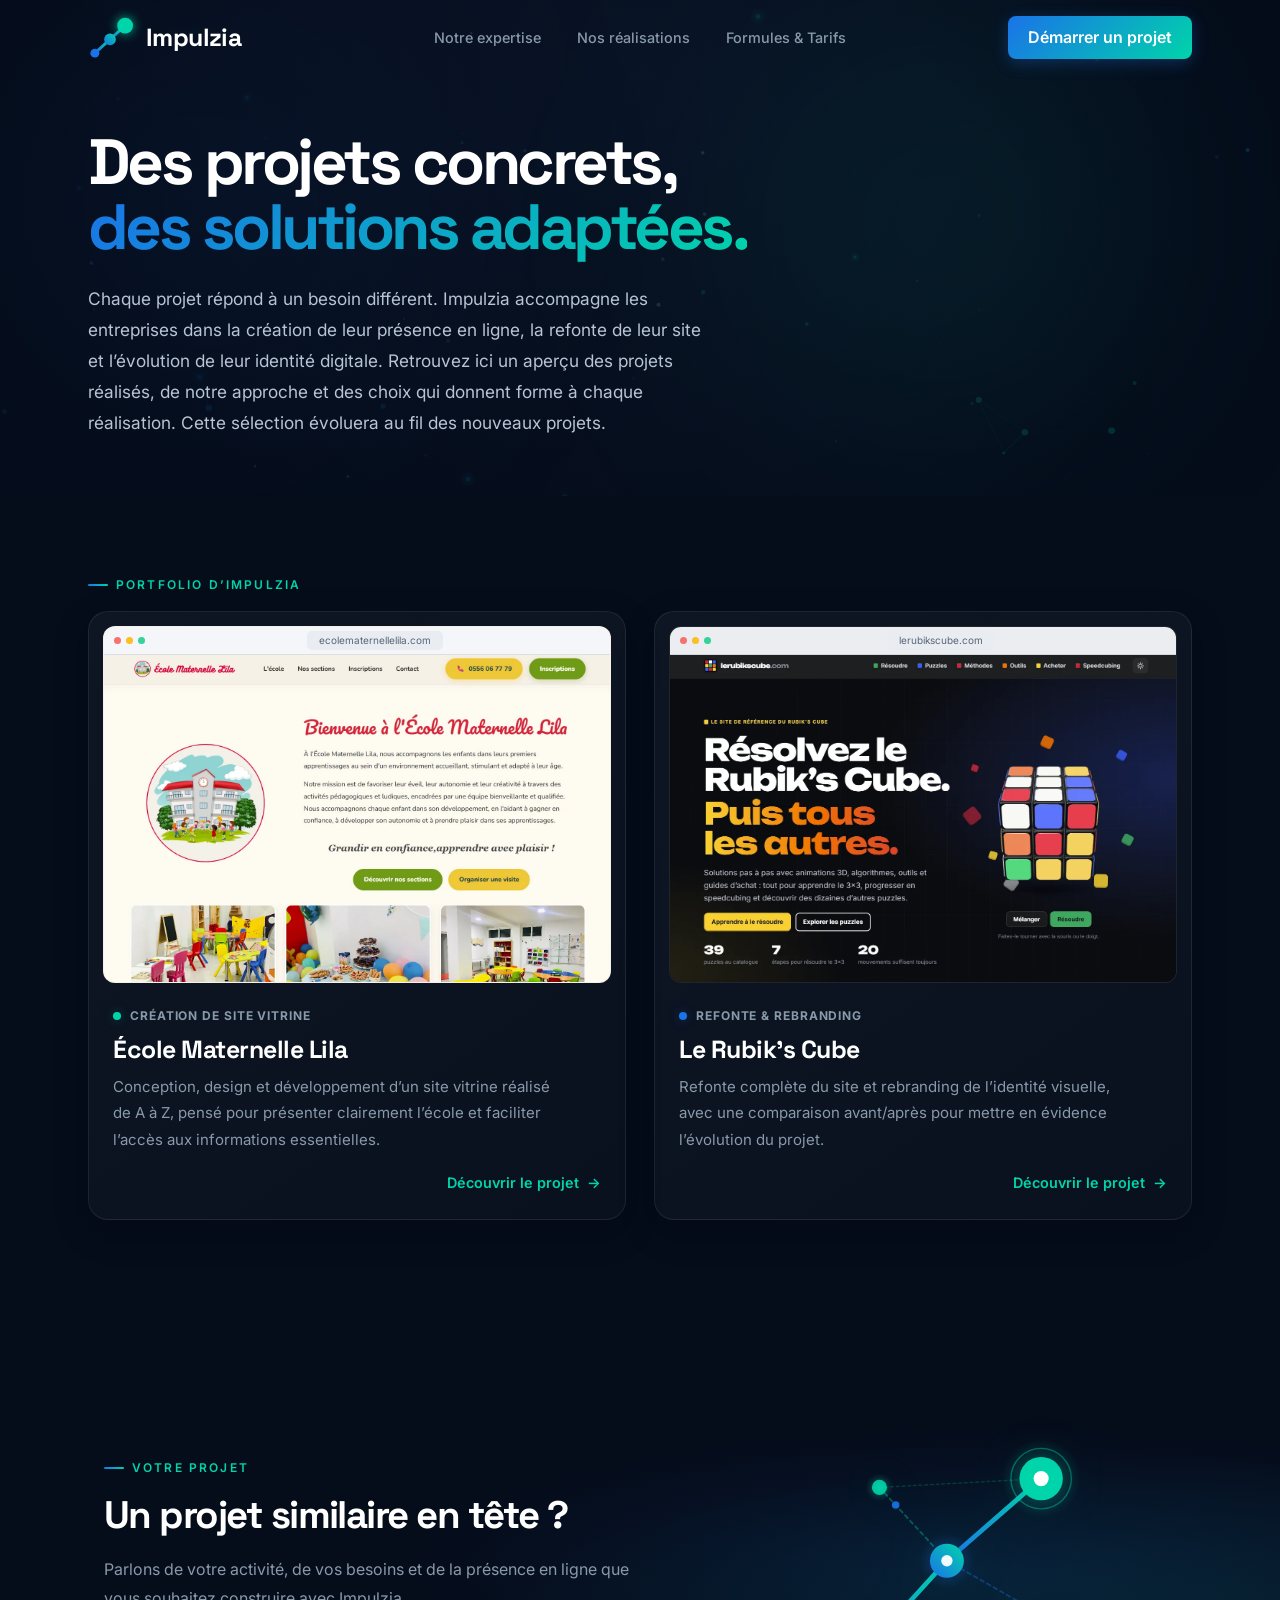
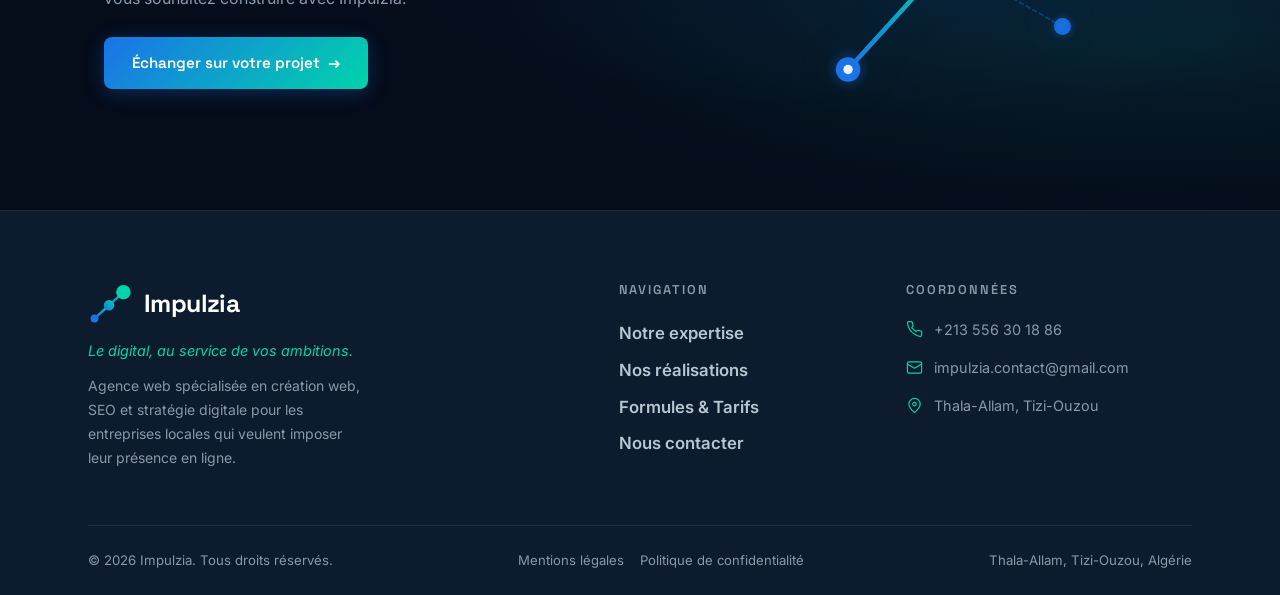
==== commit 0fe1a8d2: "Mentions légales" ====
--- a/realisations/index.html
+++ b/realisations/index.html
@@ -147,6 +147,7 @@
 
       <div class="footer-bottom">
         <p>© 2026 Impulzia. Tous droits réservés.</p>
+        <nav class="footer-legal-links" aria-label="Liens légaux"><a href="../mentions-legales.html">Mentions légales</a><a href="../politique-confidentialite.html">Politique de confidentialité</a></nav>
         <p>Thala-Allam, Tizi-Ouzou, Algérie</p>
       </div>
     </div>
--- a/css/style.css
+++ b/css/style.css
@@ -1642,3 +1642,161 @@
   .case-detail-page .case-project-stack { gap: 10px; }
   .case-detail-page .case-cta { padding-top: 36px; }
 }
+
+.form-status {
+  margin-top: 16px;
+  padding: 14px 16px;
+  border-radius: 10px;
+  font-size: 14px;
+  line-height: 1.6;
+}
+
+.form-status.is-success {
+  display: block;
+  color: #0f766e;
+  background: rgba(20, 184, 166, 0.10);
+  border: 1px solid rgba(20, 184, 166, 0.30);
+}
+
+.form-status.is-error {
+  display: block;
+  color: #b91c1c;
+  background: rgba(239, 68, 68, 0.08);
+  border: 1px solid rgba(239, 68, 68, 0.25);
+}
+
+.form-status.is-loading {
+  display: block;
+  color: #64748b;
+  background: rgba(148, 163, 184, 0.10);
+  border: 1px solid rgba(148, 163, 184, 0.25);
+}
+
+
+/* ══════════════════════════════════════════════
+   LEGAL PAGES — Mentions légales & confidentialité
+   ══════════════════════════════════════════════ */
+.legal-main {
+  min-height: 70vh;
+  padding-top: 100px;
+  background: radial-gradient(circle at 50% 0%, #0B172B 0%, #050C1A 68%);
+}
+.legal-hero {
+  padding: 64px 0 38px;
+}
+.legal-hero .case-h2 {
+  font-size: clamp(2.25rem, 5vw, 3.8rem);
+  line-height: 1.1;
+  letter-spacing: -.045em;
+  margin: 0 0 18px;
+  color: var(--text, #F5F8FC);
+}
+.legal-intro {
+  max-width: 720px;
+  color: #aebdcd;
+  font-size: 1.05rem;
+  line-height: 1.75;
+}
+.legal-updated {
+  color: var(--muted, #8292a7);
+  font-size: .85rem;
+  margin-top: 18px;
+}
+.legal-content {
+  padding: 18px 0 96px;
+}
+.legal-container {
+  max-width: 900px;
+}
+.legal-section {
+  padding: 26px 0;
+  border-bottom: 1px solid rgba(148, 163, 184, .15);
+}
+.legal-section h2 {
+  color: #f3f7fb;
+  font-family: 'Space Grotesk', sans-serif;
+  font-size: clamp(1.25rem, 2.5vw, 1.55rem);
+  line-height: 1.35;
+  margin: 0 0 14px;
+}
+.legal-section p,
+.legal-section li {
+  color: #b5c2d1;
+  font-size: .98rem;
+  line-height: 1.85;
+}
+.legal-section p + p {
+  margin-top: 12px;
+}
+.legal-section ul {
+  padding-left: 1.25rem;
+  margin: 12px 0;
+}
+.legal-section li + li {
+  margin-top: 5px;
+}
+.legal-section a {
+  color: #55dfc1;
+  text-decoration: underline;
+  text-underline-offset: 3px;
+  overflow-wrap: anywhere;
+}
+.legal-section a:hover {
+  color: #8af1dc;
+}
+.legal-note {
+  margin-top: 24px;
+  padding: 16px 18px;
+  border: 1px solid rgba(0, 212, 170, .25);
+  border-left: 3px solid #00D4AA;
+  border-radius: 10px;
+  background: rgba(0, 212, 170, .055);
+  color: #b5c9d4;
+  font-size: .9rem;
+  line-height: 1.75;
+}
+.legal-footer-bottom {
+  gap: 18px;
+  flex-wrap: wrap;
+}
+.legal-footer-bottom nav {
+  display: flex;
+  gap: 18px;
+  flex-wrap: wrap;
+}
+.legal-footer-bottom nav a,
+.legal-footer-bottom > a {
+  color: var(--muted, #8292a7);
+  font-size: .85rem;
+  text-decoration: none;
+}
+.legal-footer-bottom nav a:hover,
+.legal-footer-bottom > a:hover {
+  color: #55dfc1;
+}
+@media (max-width: 640px) {
+  .legal-main { padding-top: 82px; }
+  .legal-hero { padding: 48px 0 28px; }
+  .legal-content { padding-bottom: 64px; }
+  .legal-section { padding: 22px 0; }
+  .legal-section p, .legal-section li { font-size: .94rem; }
+  .legal-footer-bottom { align-items: flex-start; flex-direction: column; }
+}
+
+.footer-legal-links {
+  display: flex;
+  align-items: center;
+  gap: 16px;
+  flex-wrap: wrap;
+}
+.footer-legal-links a {
+  color: var(--muted, #8292a7);
+  font-size: .82rem;
+  text-decoration: none;
+}
+.footer-legal-links a:hover {
+  color: #55dfc1;
+}
+@media (max-width: 640px) {
+  .footer-legal-links { gap: 12px; }
+}
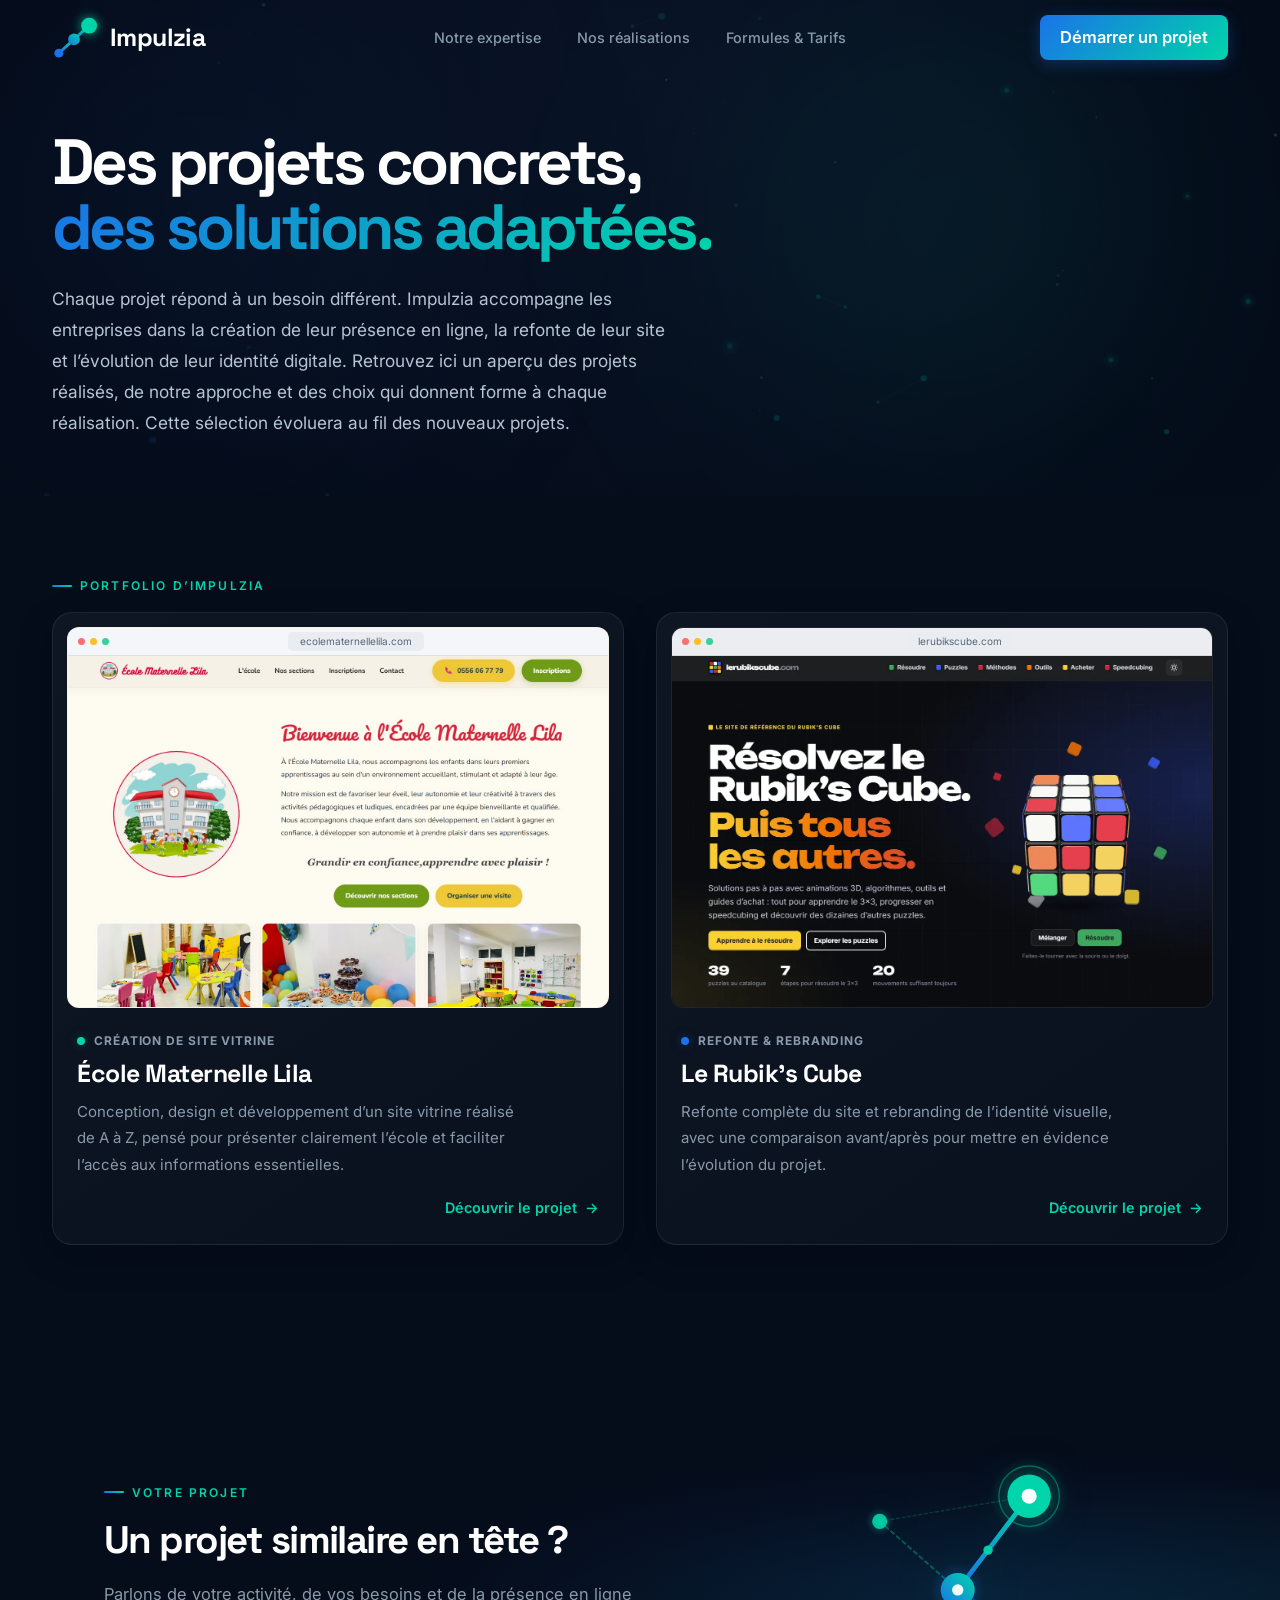
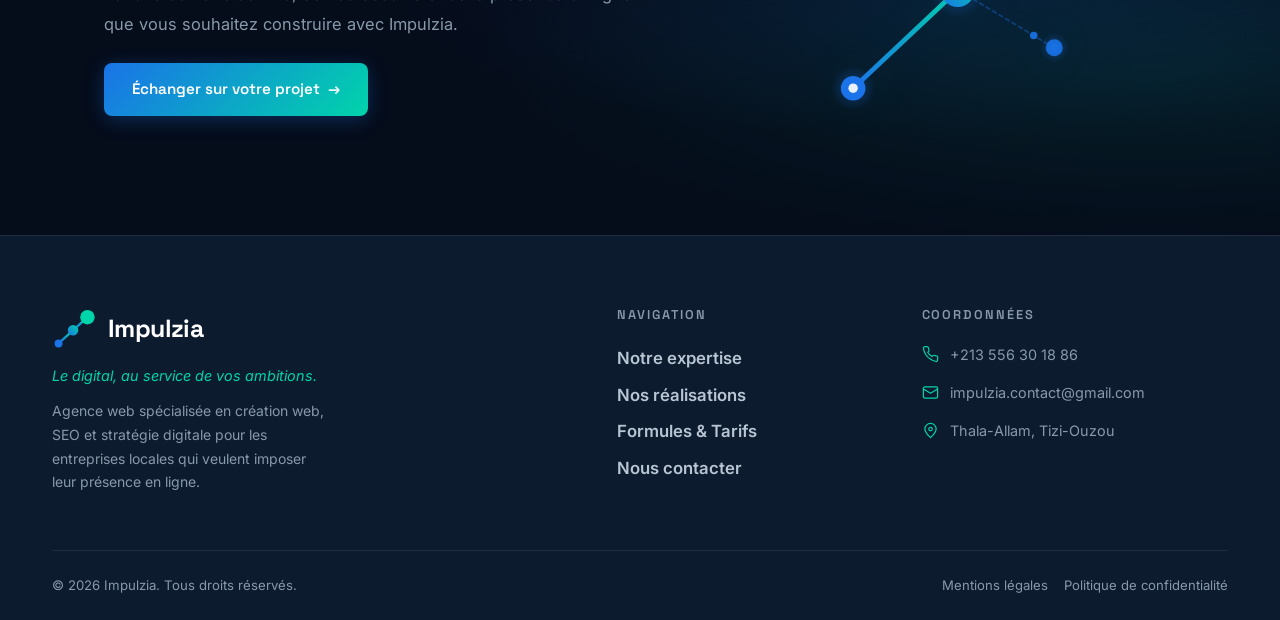
==== commit 3ceae90a: "Version mobile" ====
--- a/realisations/index.html
+++ b/realisations/index.html
@@ -148,7 +148,6 @@
       <div class="footer-bottom">
         <p>© 2026 Impulzia. Tous droits réservés.</p>
         <nav class="footer-legal-links" aria-label="Liens légaux"><a href="../mentions-legales.html">Mentions légales</a><a href="../politique-confidentialite.html">Politique de confidentialité</a></nav>
-        <p>Thala-Allam, Tizi-Ouzou, Algérie</p>
       </div>
     </div>
   </footer><script src="../js/main.js"></script></body></html>
--- a/css/style.css
+++ b/css/style.css
@@ -1800,3 +1800,77 @@
 @media (max-width: 640px) {
   .footer-legal-links { gap: 12px; }
 }
+
+
+/* ── AJUSTEMENT D'ÉCHELLE DESKTOP — V42.6 ─────────────────
+   Améliore la lisibilité à 100 % sur les grands écrans sans
+   modifier les contenus, le header/footer ou les règles mobile. */
+@media (min-width: 1200px) {
+  :root { --section-pad: 88px; }
+
+  .container {
+    max-width: 1240px;
+    padding-left: 32px;
+    padding-right: 32px;
+  }
+
+  body { font-size: 1.03rem; }
+
+  .hero-title {
+    font-size: clamp(3.15rem, 4.5vw, 4.1rem);
+    line-height: 1.12;
+  }
+
+  .hero-desc {
+    font-size: 1.2rem;
+    max-width: 520px;
+  }
+
+  .section-title {
+    font-size: clamp(2.35rem, 3.1vw, 3rem);
+  }
+
+  .section-desc {
+    font-size: 1.15rem;
+    max-width: 620px;
+  }
+
+  .portfolio-header {
+    max-width: 860px;
+    margin-bottom: 44px;
+  }
+
+  .portfolio-grid { gap: 32px; }
+}
+
+/* Écrans desktop intermédiaires : largeur plus confortable,
+   sans appliquer l'agrandissement typographique maximal. */
+@media (min-width: 1025px) and (max-width: 1199px) {
+  .container { max-width: 1120px; padding-left: 28px; padding-right: 28px; }
+  .hero-title { font-size: clamp(2.8rem, 4.4vw, 3.5rem); }
+}
+
+
+/* V42.7 — ajustements mobile et finitions communes */
+@media (max-width: 768px) {
+  /* Hero : titre plus affirmé sur smartphone */
+  .hero-title { font-size: clamp(2.35rem, 8.2vw, 3.05rem); line-height: 1.08; }
+
+  /* À propos : conserver une respiration à gauche et une lecture naturelle */
+  .about-content { padding-left: 8px; padding-right: 2px; }
+  .about-content .section-title.about-title { text-align: left !important; }
+  .about-content > p.about-text { text-align: left !important; }
+
+  /* Réseau neuronal décoratif de la zone contact : moins encombrant */
+  .contact-visual { min-height: 220px; }
+  .contact-neural-mark { width: min(62%, 230px); }
+
+  /* Footer : éviter que le contenu touche le bord de l'écran */
+  .footer-grid, .footer-bottom { margin-left: 8px; margin-right: 8px; }
+  .footer-grid { width: calc(100% - 16px); }
+  .footer-bottom { width: calc(100% - 16px); }
+}
+
+/* Boutons des offres : bordure turquoise cohérente avec la carte Essentia */
+#cta-lanceo, #cta-horizon { border-color: rgba(0, 212, 170, 0.3); }
+#cta-lanceo:hover, #cta-horizon:hover { border-color: rgba(0, 212, 170, 0.55); }
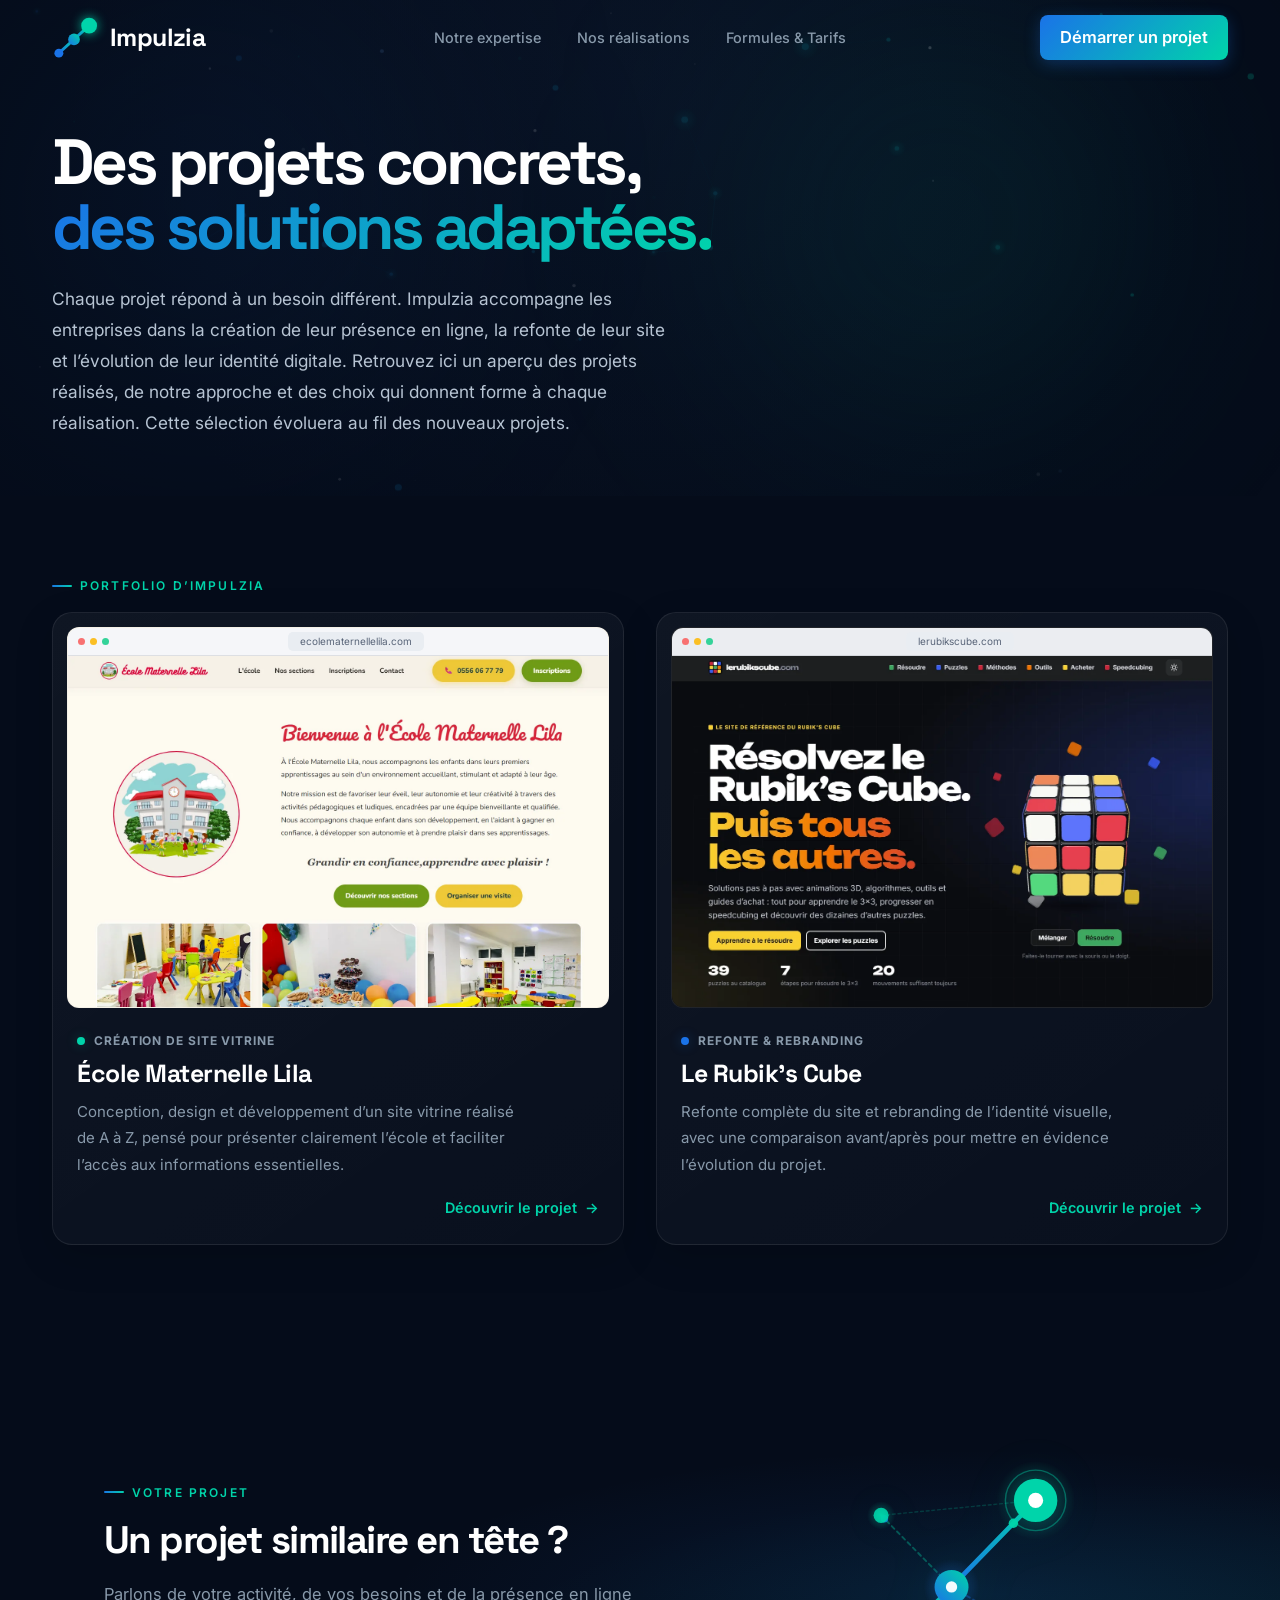
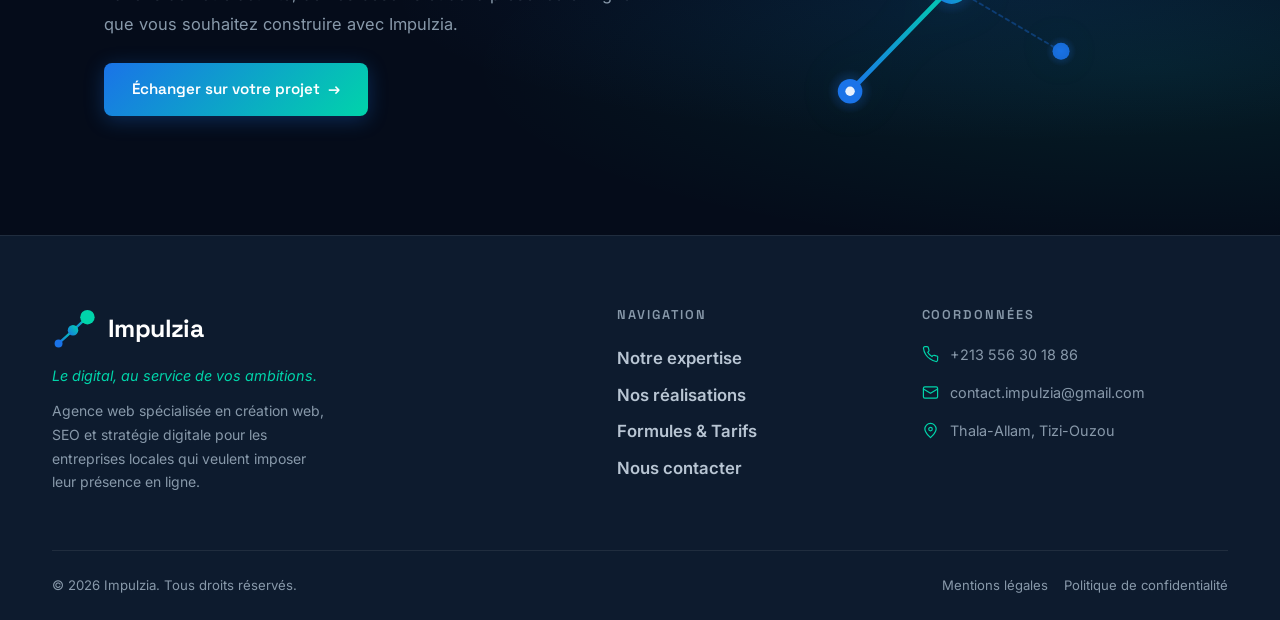
==== commit d0beb80e: "Mail contact" ====
--- a/realisations/index.html
+++ b/realisations/index.html
@@ -138,7 +138,7 @@
           <h2 class="footer-heading">Coordonnées</h2>
           <ul role="list">
             <li><svg viewBox="0 0 24 24" aria-hidden="true"><path d="M22 16.92v3a2 2 0 0 1-2.18 2A19.8 19.8 0 0 1 11.19 18a19.5 19.5 0 0 1-6-6A19.8 19.8 0 0 1 2.09 3.18 2 2 0 0 1 4.08 1h3a2 2 0 0 1 2 1.72c.12.96.35 1.9.69 2.8a2 2 0 0 1-.45 2.11L8.05 8.91a16 16 0 0 0 6 6l1.27-1.27a2 2 0 0 1 2.11-.45c.9.34 1.84.57 2.8.69A2 2 0 0 1 22 16.92z"/></svg><a href="tel:+213556301886">+213 556 30 18 86</a></li>
-            <li><svg viewBox="0 0 24 24" aria-hidden="true"><rect x="2" y="4" width="20" height="16" rx="2"/><path d="m22 7-10 6L2 7"/></svg><a href="mailto:impulzia.contact@gmail.com">impulzia.contact@gmail.com</a></li>
+            <li><svg viewBox="0 0 24 24" aria-hidden="true"><rect x="2" y="4" width="20" height="16" rx="2"/><path d="m22 7-10 6L2 7"/></svg><a href="mailto:contact.impulzia@gmail.com">contact.impulzia@gmail.com</a></li>
             <li><svg viewBox="0 0 24 24" aria-hidden="true"><path d="M20 10c0 5-8 12-8 12S4 15 4 10a8 8 0 1 1 16 0Z"/><circle cx="12" cy="10" r="2.5"/></svg><span>Thala-Allam, Tizi-Ouzou</span></li>
           </ul>
         </div>
--- a/css/style.css
+++ b/css/style.css
@@ -625,6 +625,7 @@
   display: flex;
   align-items: center;
 }
+.hero-mobile-pillars { display: none; }
 .float-card--1 {
   top: 6%;
   left: -8%;
@@ -1228,6 +1229,27 @@
 
 @media (max-width: 768px) {
   :root { --section-pad: 64px; --nav-h: 64px; }
+
+  /* Mobile hero: headline first, then the neural visual and three agency pillars. */
+  .hero-inner { display: flex; flex-direction: column; gap: 20px; text-align: center; }
+  .hero-content { display: contents; }
+  .hero-badge { display: none; }
+  .hero-title { order: 1; width: 100%; margin-bottom: 0; }
+  .hero-visual { display: flex; order: 2; width: 100%; margin: 0 auto; }
+  .hero-logo-mark { width: min(82%, 260px); max-width: 260px; margin: 0 auto; }
+  .hero-desc { order: 3; margin-bottom: 12px; }
+  .hero-actions { order: 4; margin-bottom: 24px; }
+  .hero-visual .float-card { display: none; }
+  .hero-mobile-pillars { display: block; position: absolute; inset: 0; pointer-events: none; }
+  .hero-mobile-pillar { position: absolute; z-index: 2; display: inline-flex; align-items: center; justify-content: center; padding: 7px 11px; border: 1px solid rgba(0,212,170,.4); border-radius: 999px; background: rgba(7,18,34,.9); color: var(--clarity); font-size: .72rem; font-weight: 600; line-height: 1.2; white-space: nowrap; box-shadow: 0 4px 18px rgba(0,0,0,.18); will-change: transform; animation: hero-pillar-float 4.8s ease-in-out infinite; }
+  @keyframes hero-pillar-float { 0%, 100% { transform: translate3d(0, 0, 0); } 50% { transform: translate3d(0, -6px, 0); } }
+  .hero-mobile-pillar--seo { animation-delay: -1.6s; }
+  .hero-mobile-pillar--strategy { animation-delay: -3.2s; }
+  @media (prefers-reduced-motion: reduce) { .hero-mobile-pillar { animation: none; } }
+  .hero-mobile-pillar--web { left: -8%; top: 12%; }
+  .hero-mobile-pillar--seo { right: -8%; top: 43%; }
+  .hero-mobile-pillar--strategy { left: 4%; bottom: 2%; }
+  .hero-scroll-hint { display: none; }
   .nav-links { display: none; flex-direction: column; position: fixed; top: var(--nav-h); left: 0; right: 0; background: rgba(5,12,26,0.97); backdrop-filter: blur(20px); padding: 24px 28px 32px; gap: 4px; border-bottom: 1px solid var(--border); }
   .nav-links.open { display: flex; }
   .nav-links li a { display: block; padding: 12px 16px; font-size: 1rem; }
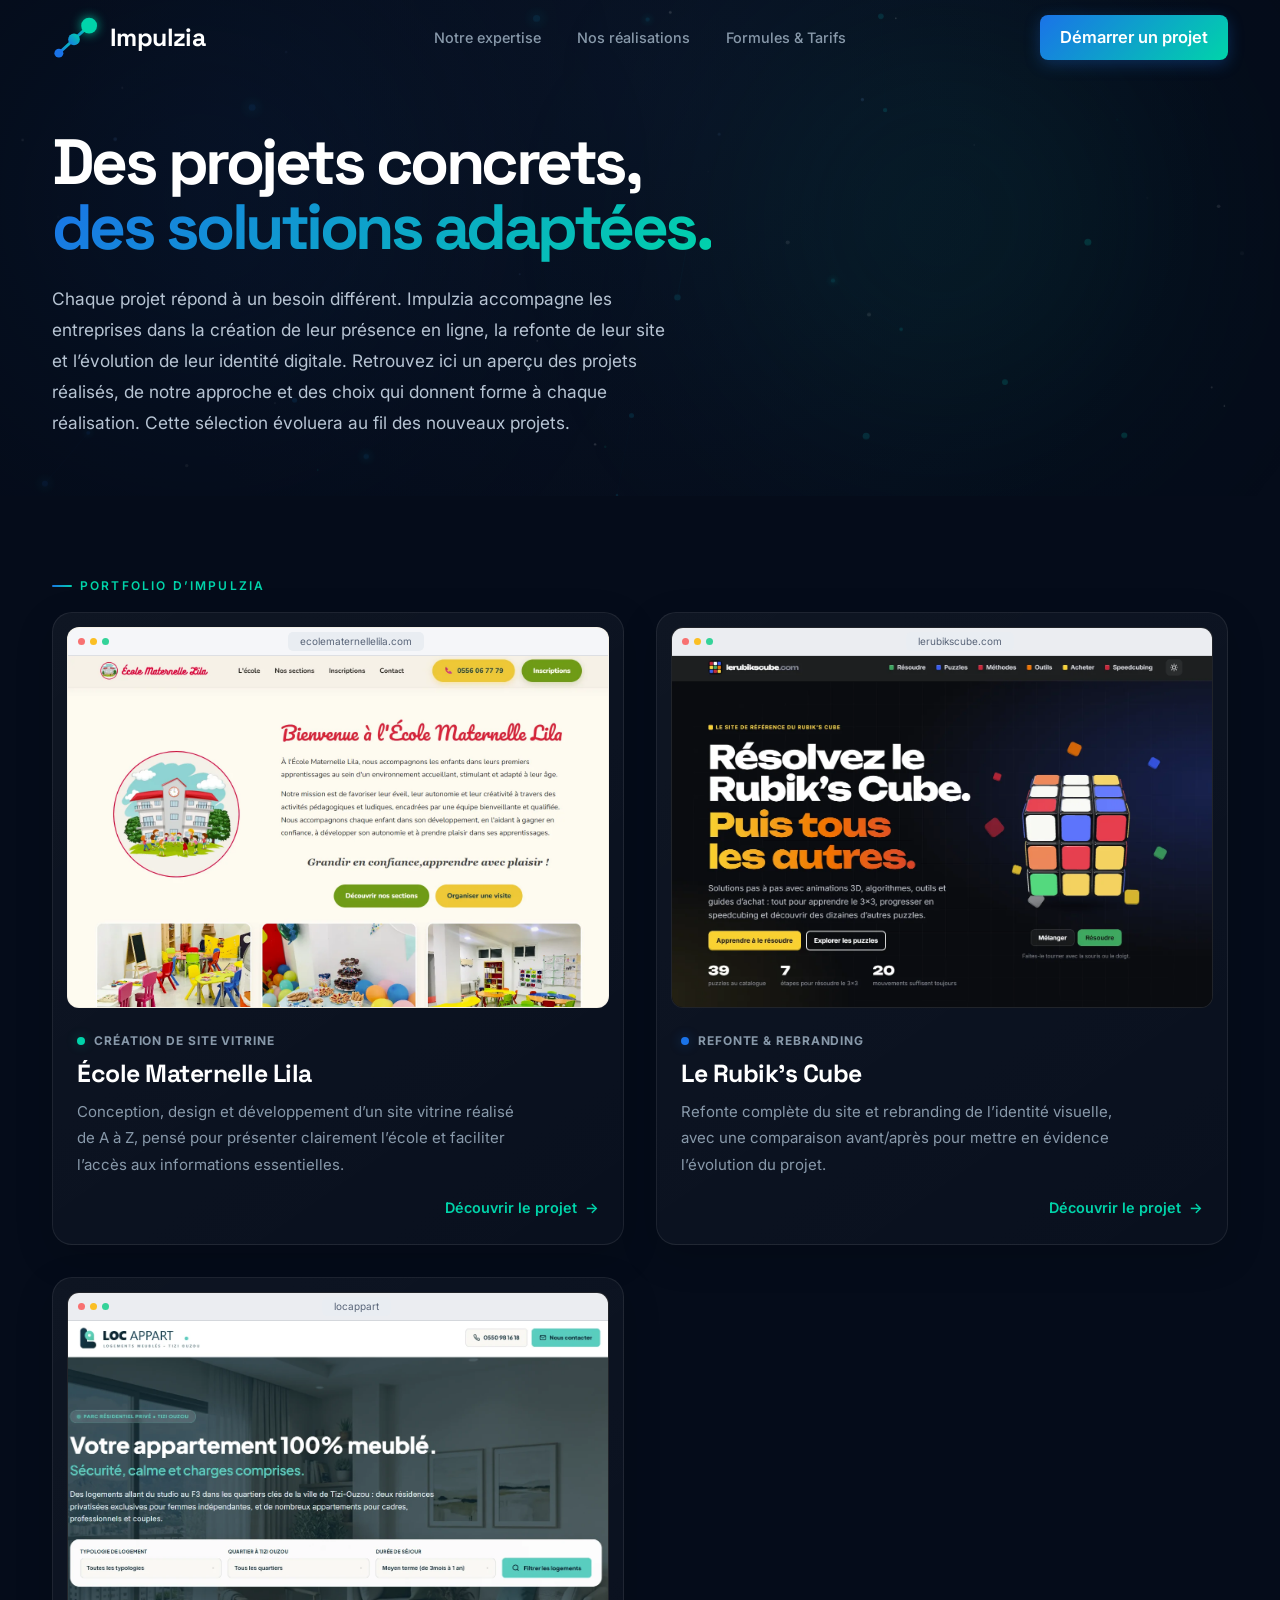
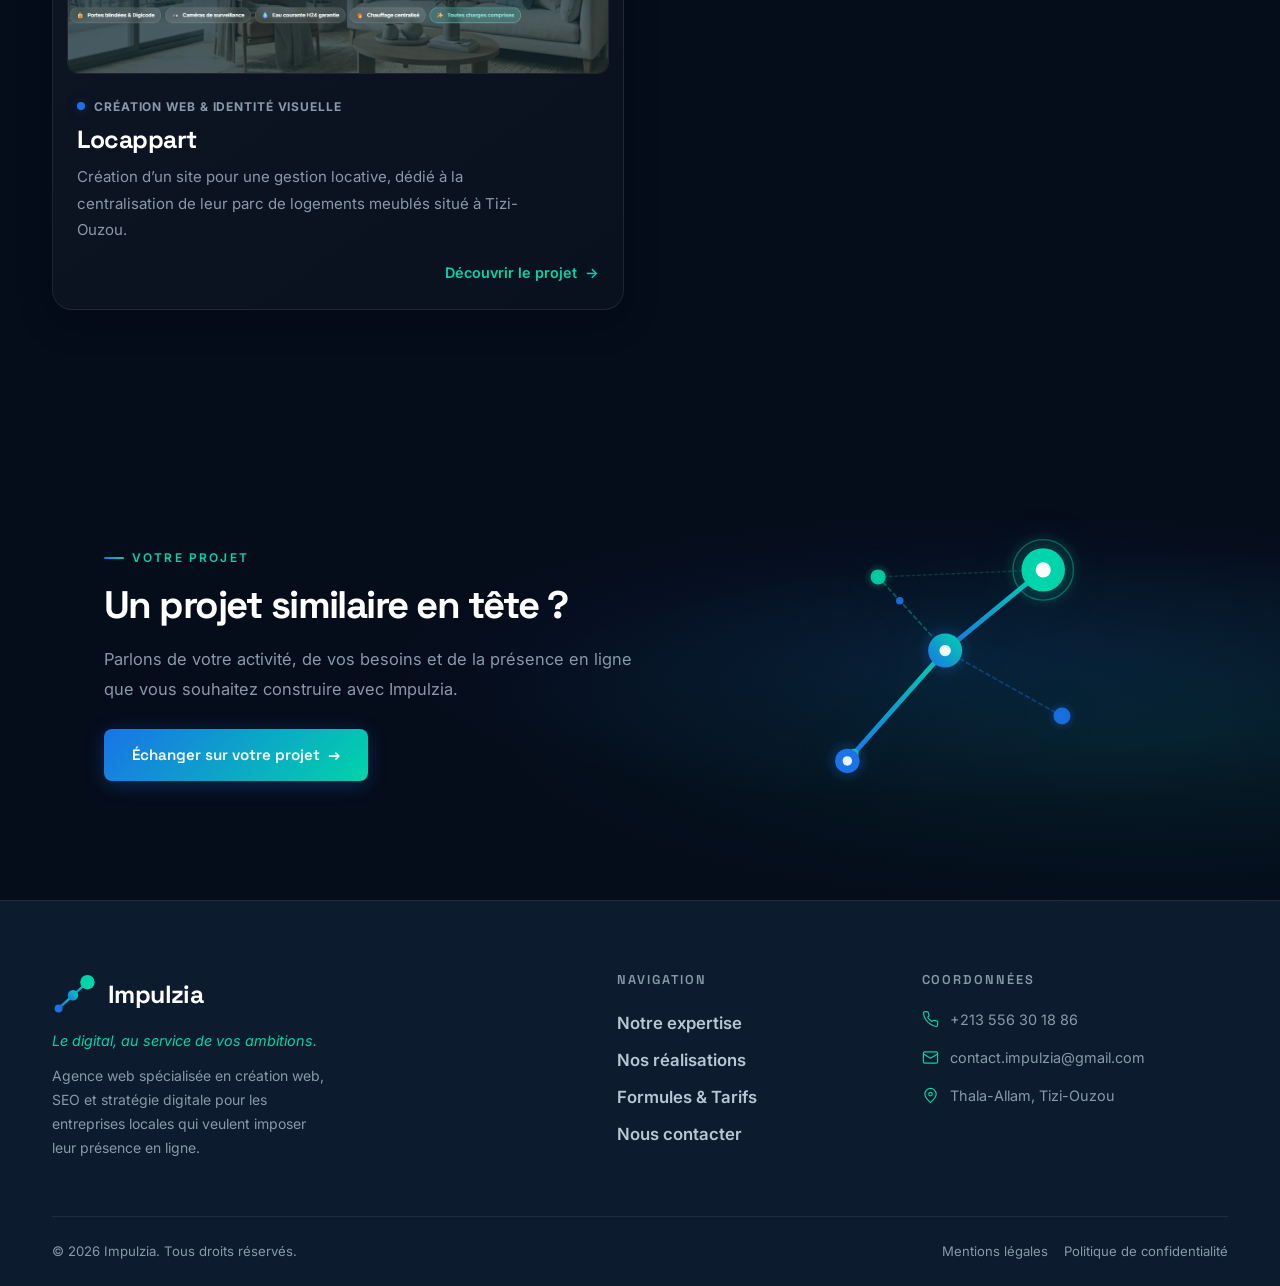
==== commit fce89649: "Réalisation Locappart" ====
--- a/realisations/index.html
+++ b/realisations/index.html
@@ -31,7 +31,7 @@
       </button>
 
     </div>
-  </nav><main><section class="case-hero portfolio-list-hero"><canvas id="particle-canvas" aria-hidden="true"></canvas><div class="hero-glow hero-glow--blue" aria-hidden="true"></div><div class="hero-glow hero-glow--teal" aria-hidden="true"></div><div class="container"><h1 class="case-title">Des projets concrets,<br><span class="gradient-text">des solutions adaptées.</span></h1><p class="case-intro">Chaque projet répond à un besoin différent. Impulzia accompagne les entreprises dans la création de leur présence en ligne, la refonte de leur site et l’évolution de leur identité digitale. Retrouvez ici un aperçu des projets réalisés, de notre approche et des choix qui donnent forme à chaque réalisation. Cette sélection évoluera au fil des nouveaux projets.</p></div></section><section class="case-content portfolio-list-content"><div class="container"><div class="portfolio-list-heading"><span class="section-tag">Portfolio d’Impulzia</span></div><div class="portfolio-grid"><article class="portfolio-card"><a class="portfolio-preview" href="ecole-maternelle-lila.html"><div class="portfolio-browser-bar"><span></span><span></span><span></span><div class="portfolio-address">ecolematernellelila.com</div></div><img src="../assets/realisations/lila/accueil-desktop.webp" alt="Site de l’École Maternelle Lila" loading="lazy"><span class="portfolio-preview-cta">Découvrir <span>→</span></span></a><div class="portfolio-card-content"><div class="portfolio-card-meta"><span class="portfolio-type-dot"></span>Création de site vitrine</div><h2 class="portfolio-card-title">École Maternelle Lila</h2><p class="portfolio-card-desc">Conception, design et développement d’un site vitrine réalisé de A à Z, pensé pour présenter clairement l’école et faciliter l’accès aux informations essentielles.</p><div class="case-card-actions"><a class="case-card-detail" href="ecole-maternelle-lila.html">Découvrir le projet <span aria-hidden="true">→</span></a></div></div></article><article class="portfolio-card"><a class="portfolio-preview portfolio-preview--dark" href="le-rubiks-cube.html"><div class="portfolio-browser-bar"><span></span><span></span><span></span><div class="portfolio-address">lerubikscube.com</div></div><img src="../assets/realisations/rubik/accueil-apres.webp" alt="Nouvelle version du site Le Rubik's Cube" loading="lazy"><span class="portfolio-preview-cta">Découvrir <span>→</span></span></a><div class="portfolio-card-content"><div class="portfolio-card-meta"><span class="portfolio-type-dot portfolio-type-dot--blue"></span>Refonte & rebranding</div><h2 class="portfolio-card-title">Le Rubik's Cube</h2><p class="portfolio-card-desc">Refonte complète du site et rebranding de l’identité visuelle, avec une comparaison avant/après pour mettre en évidence l’évolution du projet.</p><div class="case-card-actions"><a class="case-card-detail" href="le-rubiks-cube.html">Découvrir le projet <span aria-hidden="true">→</span></a></div></div></article></div></div></section></main><section class="case-cta portfolio-cta"><div class="container portfolio-cta-inner"><div class="portfolio-cta-copy"><span class="section-tag">Votre projet</span><h2 class="case-h2">Un projet similaire en tête&nbsp;?</h2><p>Parlons de votre activité, de vos besoins et de la présence en ligne que vous souhaitez construire avec Impulzia.</p><a class="btn btn--primary" href="../index.html#contact">Échanger sur votre projet <span class="btn-arrow" aria-hidden="true">→</span></a></div><div class="portfolio-cta-visual" aria-hidden="true"><div class="hero-logo-mark"><svg class="hero-svg neural-articulated-svg" id="neural-svg" viewBox="0 0 360 360" fill="none" overflow="visible">
+  </nav><main><section class="case-hero portfolio-list-hero"><canvas id="particle-canvas" aria-hidden="true"></canvas><div class="hero-glow hero-glow--blue" aria-hidden="true"></div><div class="hero-glow hero-glow--teal" aria-hidden="true"></div><div class="container"><h1 class="case-title">Des projets concrets,<br><span class="gradient-text">des solutions adaptées.</span></h1><p class="case-intro">Chaque projet répond à un besoin différent. Impulzia accompagne les entreprises dans la création de leur présence en ligne, la refonte de leur site et l’évolution de leur identité digitale. Retrouvez ici un aperçu des projets réalisés, de notre approche et des choix qui donnent forme à chaque réalisation. Cette sélection évoluera au fil des nouveaux projets.</p></div></section><section class="case-content portfolio-list-content"><div class="container"><div class="portfolio-list-heading"><span class="section-tag">Portfolio d’Impulzia</span></div><div class="portfolio-grid"><article class="portfolio-card"><a class="portfolio-preview" href="ecole-maternelle-lila.html"><div class="portfolio-browser-bar"><span></span><span></span><span></span><div class="portfolio-address">ecolematernellelila.com</div></div><img src="../assets/realisations/lila/accueil-desktop.webp" alt="Site de l’École Maternelle Lila" loading="lazy"><span class="portfolio-preview-cta">Découvrir <span>→</span></span></a><div class="portfolio-card-content"><div class="portfolio-card-meta"><span class="portfolio-type-dot"></span>Création de site vitrine</div><h2 class="portfolio-card-title">École Maternelle Lila</h2><p class="portfolio-card-desc">Conception, design et développement d’un site vitrine réalisé de A à Z, pensé pour présenter clairement l’école et faciliter l’accès aux informations essentielles.</p><div class="case-card-actions"><a class="case-card-detail" href="ecole-maternelle-lila.html">Découvrir le projet <span aria-hidden="true">→</span></a></div></div></article><article class="portfolio-card"><a class="portfolio-preview portfolio-preview--dark" href="le-rubiks-cube.html"><div class="portfolio-browser-bar"><span></span><span></span><span></span><div class="portfolio-address">lerubikscube.com</div></div><img src="../assets/realisations/rubik/accueil-apres.webp" alt="Nouvelle version du site Le Rubik's Cube" loading="lazy"><span class="portfolio-preview-cta">Découvrir <span>→</span></span></a><div class="portfolio-card-content"><div class="portfolio-card-meta"><span class="portfolio-type-dot portfolio-type-dot--blue"></span>Refonte & rebranding</div><h2 class="portfolio-card-title">Le Rubik's Cube</h2><p class="portfolio-card-desc">Refonte complète du site et rebranding de l’identité visuelle, avec une comparaison avant/après pour mettre en évidence l’évolution du projet.</p><div class="case-card-actions"><a class="case-card-detail" href="le-rubiks-cube.html">Découvrir le projet <span aria-hidden="true">→</span></a></div></div></article><article class="portfolio-card"><a class="portfolio-preview portfolio-preview--dark" href="locappart.html"><div class="portfolio-browser-bar"><span></span><span></span><span></span><div class="portfolio-address">locappart</div></div><img src="../assets/realisations/locappart/accueil-desktop.webp" alt="Page d’accueil du site Locappart" loading="lazy"><span class="portfolio-preview-cta">Découvrir <span>→</span></span></a><div class="portfolio-card-content"><div class="portfolio-card-meta"><span class="portfolio-type-dot portfolio-type-dot--blue"></span>Création web & identité visuelle</div><h2 class="portfolio-card-title">Locappart</h2><p class="portfolio-card-desc">Création d’un site pour une gestion locative, dédié à la centralisation de leur parc de logements meublés situé à Tizi-Ouzou.</p><div class="case-card-actions"><a class="case-card-detail" href="locappart.html">Découvrir le projet <span aria-hidden="true">→</span></a></div></div></article></div></div></section></main><section class="case-cta portfolio-cta"><div class="container portfolio-cta-inner"><div class="portfolio-cta-copy"><span class="section-tag">Votre projet</span><h2 class="case-h2">Un projet similaire en tête&nbsp;?</h2><p>Parlons de votre activité, de vos besoins et de la présence en ligne que vous souhaitez construire avec Impulzia.</p><a class="btn btn--primary" href="../index.html#contact">Échanger sur votre projet <span class="btn-arrow" aria-hidden="true">→</span></a></div><div class="portfolio-cta-visual" aria-hidden="true"><div class="hero-logo-mark"><svg class="hero-svg neural-articulated-svg" id="neural-svg" viewBox="0 0 360 360" fill="none" overflow="visible">
             <defs>
               <linearGradient id="neural-grad" x1="0%" y1="100%" x2="100%" y2="0%">
                 <stop offset="0%" stop-color="#1A73E8"/>
